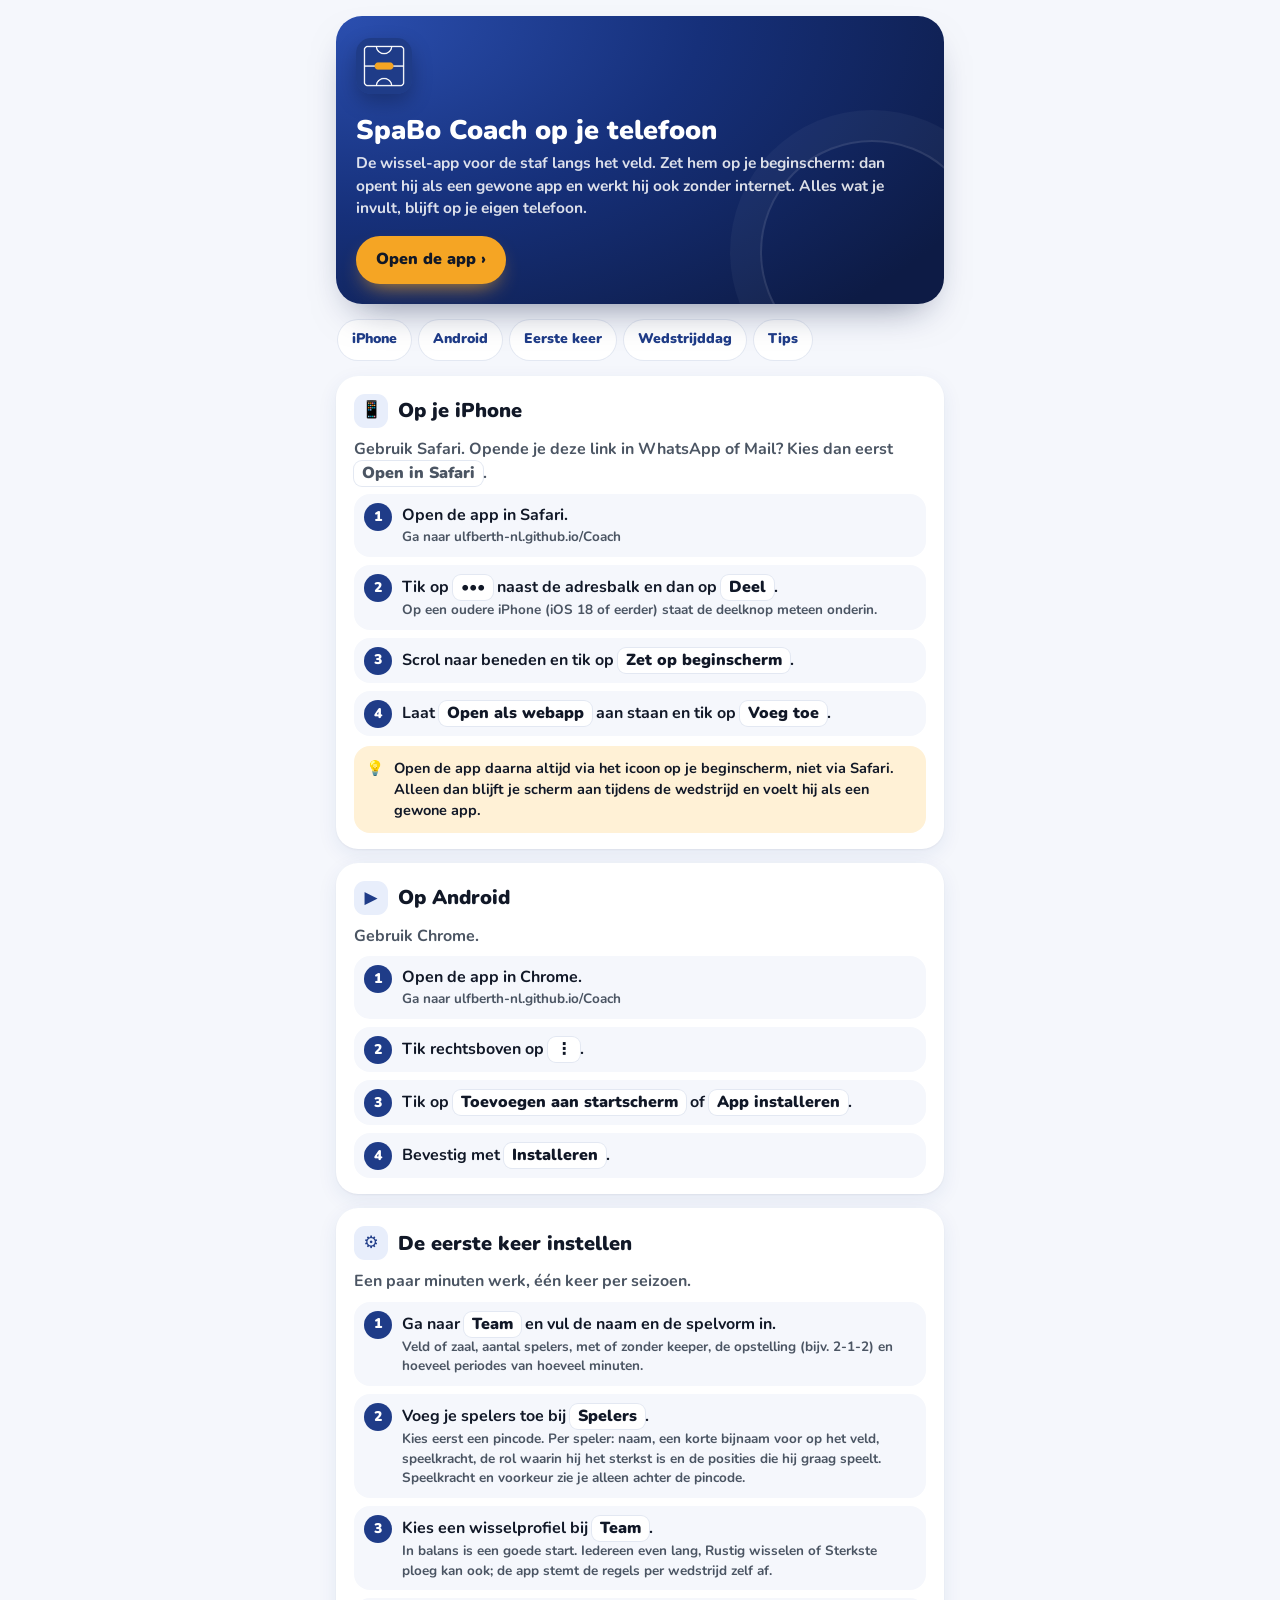
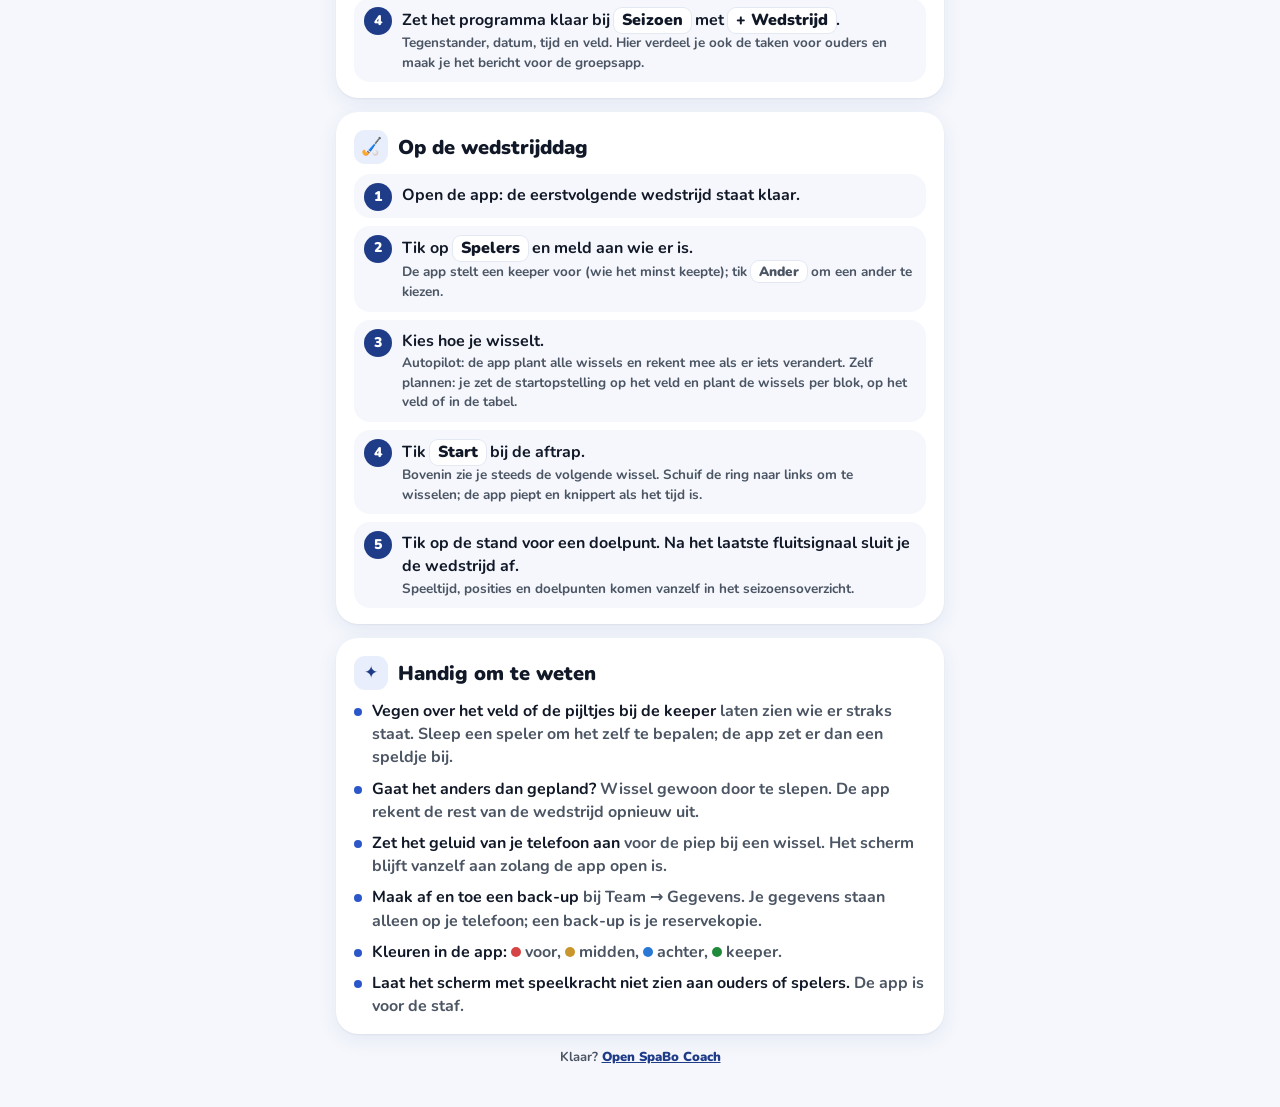
==== installeren.html @ a840d830 "v0.26.0: sterkste ploeg zonder omkeringen, rustiger aanmelden, zelf plannen op het veld - Planner (S" ====
<!DOCTYPE html>
<html lang="nl">
<head>
  <meta charset="utf-8" />
  <meta name="viewport" content="width=device-width, initial-scale=1, viewport-fit=cover" />
  <meta name="theme-color" content="#1F3C88" />
  <title>SpaBo Coach installeren · uitleg en tips</title>
  <meta name="description" content="Zo zet je SpaBo Coach op het beginscherm van je telefoon, en zo stel je hem in en gebruik je hem langs het veld." />
  <!-- linkvoorbeeld (WhatsApp, iMessage …): algemene tekst en plaatje, geen logo of namen -->
  <meta property="og:type" content="website" />
  <meta property="og:site_name" content="SpaBo Coach" />
  <meta property="og:locale" content="nl_NL" />
  <meta property="og:url" content="https://ulfberth-nl.github.io/Coach/installeren.html" />
  <meta property="og:title" content="SpaBo Coach op je telefoon · installeren en tips" />
  <meta property="og:description" content="In een minuut op je beginscherm. Daarna werkt hij als een gewone app, ook zonder internet langs het veld." />
  <meta property="og:image" content="https://ulfberth-nl.github.io/Coach/icons/og-image.jpg" />
  <meta property="og:image:width" content="1200" />
  <meta property="og:image:height" content="630" />
  <meta name="twitter:card" content="summary_large_image" />
  <link rel="icon" type="image/png" sizes="192x192" href="icons/icon-192.png" />
  <link rel="apple-touch-icon" href="icons/apple-touch-icon.png" />
  <style>
    @font-face { font-family: Nunito; font-weight: 700; font-display: swap; src: url(fonts/nunito-latin-700-normal.woff2) format('woff2'); }
    @font-face { font-family: Nunito; font-weight: 800; font-display: swap; src: url(fonts/nunito-latin-800-normal.woff2) format('woff2'); }
    @font-face { font-family: Nunito; font-weight: 900; font-display: swap; src: url(fonts/nunito-latin-900-normal.woff2) format('woff2'); }
    :root { --blue: #1F3C88; --blue-2: #2B57C9; --tint: #E8EEFB; --orange: #F5A524; --orange-tint: #FFF1D6; --ink: #111827; --muted: #4B5563; --line: #E3E8F2; --bg: #F5F7FC; --green: #1f8a3a; }
    * { box-sizing: border-box; }
    html { scroll-behavior: smooth; }
    body { margin: 0; font-family: Nunito, system-ui, -apple-system, sans-serif; font-weight: 700; color: var(--ink); background: var(--bg); -webkit-font-smoothing: antialiased; line-height: 1.45; }
    main { max-width: 640px; margin: 0 auto; padding: calc(16px + env(safe-area-inset-top)) 16px calc(40px + env(safe-area-inset-bottom)); display: flex; flex-direction: column; gap: 14px; }
    .hero { position: relative; overflow: hidden; padding: 22px 20px 20px; border-radius: 26px; color: #fff; background: radial-gradient(120% 140% at 0% 0%, #2B4FB0 0%, #16307A 50%, #0D1B45 100%); box-shadow: 0 18px 40px -20px rgba(13,27,69,.6); }
    .hero::after { content: ''; position: absolute; right: -40px; bottom: -60px; width: 220px; height: 220px; border-radius: 50%; border: 2px solid rgba(255,255,255,.12); box-shadow: 0 0 0 30px rgba(255,255,255,.04); }
    .hero .ico { width: 56px; height: 56px; border-radius: 15px; box-shadow: 0 8px 20px rgba(0,0,0,.25); }
    h1 { margin: 14px 0 6px; font-size: 27px; line-height: 1.15; font-weight: 900; }
    .hero p { margin: 0; color: rgba(255,255,255,.85); font-size: 15.5px; }
    .cta { display: inline-flex; align-items: center; gap: 8px; margin-top: 16px; min-height: 48px; padding: 0 20px; border-radius: 99px; background: var(--orange); color: var(--ink); font-size: 16px; font-weight: 900; text-decoration: none; box-shadow: 0 10px 22px -10px rgba(245,165,36,.9); }
    nav { display: flex; gap: 8px; overflow-x: auto; scrollbar-width: none; padding: 2px; }
    nav a { flex: none; min-height: 40px; display: inline-flex; align-items: center; padding: 0 14px; border-radius: 99px; background: #fff; color: var(--blue); font-size: 14px; font-weight: 900; text-decoration: none; box-shadow: 0 0 0 1px var(--line); }
    section { padding: 18px 18px 16px; border-radius: 22px; background: #fff; box-shadow: 0 1px 2px rgba(17,24,39,.05), 0 6px 20px rgba(31,60,136,.08); scroll-margin-top: 12px; }
    h2 { display: flex; align-items: center; gap: 10px; margin: 0 0 10px; font-size: 20px; font-weight: 900; }
    h2 .badge { display: grid; place-items: center; width: 34px; height: 34px; border-radius: 11px; background: var(--tint); color: var(--blue); font-size: 17px; }
    h3 { margin: 16px 0 6px; font-size: 16px; font-weight: 900; }
    p { margin: 0 0 8px; color: var(--muted); }
    ol.steps { list-style: none; margin: 0; padding: 0; display: flex; flex-direction: column; gap: 8px; counter-reset: s; }
    ol.steps li { position: relative; padding: 10px 12px 10px 48px; border-radius: 16px; background: var(--bg); color: var(--ink); counter-increment: s; }
    ol.steps li::before { content: counter(s); position: absolute; left: 10px; top: 9px; display: grid; place-items: center; width: 28px; height: 28px; border-radius: 50%; background: var(--blue); color: #fff; font-size: 14px; font-weight: 900; }
    ol.steps li small { display: block; color: var(--muted); font-size: 13.5px; font-weight: 700; }
    .key { display: inline-flex; align-items: center; gap: 4px; padding: 1px 8px; border-radius: 8px; background: #fff; box-shadow: 0 0 0 1px var(--line); font-weight: 900; white-space: nowrap; }
    .note { display: flex; gap: 10px; margin-top: 10px; padding: 12px; border-radius: 16px; background: var(--orange-tint); color: var(--ink); font-size: 14.5px; }
    .note b { font-weight: 900; }
    ul.tips { margin: 0; padding: 0; list-style: none; display: flex; flex-direction: column; gap: 8px; }
    ul.tips li { display: flex; gap: 10px; color: var(--ink); }
    ul.tips li::before { content: ''; flex: none; width: 8px; height: 8px; margin-top: 8px; border-radius: 50%; background: var(--blue-2); }
    ul.tips li span { color: var(--muted); }
    .pos { display: inline-block; width: 10px; height: 10px; border-radius: 50%; vertical-align: 0; }
    footer { text-align: center; font-size: 13px; color: var(--muted); }
    footer a { color: var(--blue); font-weight: 900; }
    @media (prefers-reduced-motion: no-preference) {
      section, .hero { animation: rise .5s cubic-bezier(.2,.8,.2,1) both; }
      section:nth-of-type(2) { animation-delay: .05s; } section:nth-of-type(3) { animation-delay: .1s; }
      @keyframes rise { from { opacity: 0; translate: 0 12px; } }
    }
  </style>
</head>
<body>
<main>
  <header class="hero">
    <img class="ico" src="icons/icon-192.png" alt="" width="56" height="56" />
    <h1>SpaBo Coach op je telefoon</h1>
    <p>De wissel-app voor de staf langs het veld. Zet hem op je beginscherm: dan opent hij als een gewone app en werkt hij ook zonder internet. Alles wat je invult, blijft op je eigen telefoon.</p>
    <a class="cta" href="./">Open de app ›</a>
  </header>

  <nav aria-label="Naar">
    <a href="#iphone">iPhone</a><a href="#android">Android</a><a href="#instellen">Eerste keer</a><a href="#wedstrijd">Wedstrijddag</a><a href="#tips">Tips</a>
  </nav>

  <section id="iphone">
    <h2><span class="badge">📱</span>Op je iPhone</h2>
    <p>Gebruik <b>Safari</b>. Opende je deze link in WhatsApp of Mail? Kies dan eerst <span class="key">Open in Safari</span>.</p>
    <ol class="steps">
      <li>Open de app in Safari.<small>Ga naar ulfberth-nl.github.io/Coach</small></li>
      <li>Tik op <span class="key">•••</span> naast de adresbalk en dan op <span class="key">Deel</span>.<small>Op een oudere iPhone (iOS 18 of eerder) staat de deelknop meteen onderin.</small></li>
      <li>Scrol naar beneden en tik op <span class="key">Zet op beginscherm</span>.</li>
      <li>Laat <span class="key">Open als webapp</span> aan staan en tik op <span class="key">Voeg toe</span>.</li>
    </ol>
    <div class="note"><span>💡</span><span>Open de app daarna altijd via het icoon op je beginscherm, niet via Safari. Alleen dan blijft je scherm aan tijdens de wedstrijd en voelt hij als een gewone app.</span></div>
  </section>

  <section id="android">
    <h2><span class="badge">▶</span>Op Android</h2>
    <p>Gebruik <b>Chrome</b>.</p>
    <ol class="steps">
      <li>Open de app in Chrome.<small>Ga naar ulfberth-nl.github.io/Coach</small></li>
      <li>Tik rechtsboven op <span class="key">⋮</span>.</li>
      <li>Tik op <span class="key">Toevoegen aan startscherm</span> of <span class="key">App installeren</span>.</li>
      <li>Bevestig met <span class="key">Installeren</span>.</li>
    </ol>
  </section>

  <section id="instellen">
    <h2><span class="badge">⚙︎</span>De eerste keer instellen</h2>
    <p>Een paar minuten werk, één keer per seizoen.</p>
    <ol class="steps">
      <li>Ga naar <span class="key">Team</span> en vul de naam en de spelvorm in.<small>Veld of zaal, aantal spelers, met of zonder keeper, de opstelling (bijv. 2-1-2) en hoeveel periodes van hoeveel minuten.</small></li>
      <li>Voeg je spelers toe bij <span class="key">Spelers</span>.<small>Kies eerst een pincode. Per speler: naam, een korte bijnaam voor op het veld, speelkracht, de rol waarin hij het sterkst is en de posities die hij graag speelt. Speelkracht en voorkeur zie je alleen achter de pincode.</small></li>
      <li>Kies een wisselprofiel bij <span class="key">Team</span>.<small><b>In balans</b> is een goede start. Iedereen even lang, Rustig wisselen of Sterkste ploeg kan ook; de app stemt de regels per wedstrijd zelf af.</small></li>
      <li>Zet het programma klaar bij <span class="key">Seizoen</span> met <span class="key">+ Wedstrijd</span>.<small>Tegenstander, datum, tijd en veld. Hier verdeel je ook de taken voor ouders en maak je het bericht voor de groepsapp.</small></li>
    </ol>
  </section>

  <section id="wedstrijd">
    <h2><span class="badge">🏑</span>Op de wedstrijddag</h2>
    <ol class="steps">
      <li>Open de app: de eerstvolgende wedstrijd staat klaar.</li>
      <li>Tik op <span class="key">Spelers</span> en meld aan wie er is.<small>De app stelt een keeper voor (wie het minst keepte); tik <span class="key">Ander</span> om een ander te kiezen.</small></li>
      <li>Kies hoe je wisselt.<small><b>Autopilot</b>: de app plant alle wissels en rekent mee als er iets verandert. <b>Zelf plannen</b>: je zet de startopstelling op het veld en plant de wissels per blok, op het veld of in de tabel.</small></li>
      <li>Tik <span class="key">Start</span> bij de aftrap.<small>Bovenin zie je steeds de volgende wissel. Schuif de ring naar links om te wisselen; de app piept en knippert als het tijd is.</small></li>
      <li>Tik op de stand voor een doelpunt. Na het laatste fluitsignaal sluit je de wedstrijd af.<small>Speeltijd, posities en doelpunten komen vanzelf in het seizoensoverzicht.</small></li>
    </ol>
  </section>

  <section id="tips">
    <h2><span class="badge">✦</span>Handig om te weten</h2>
    <ul class="tips">
      <li><div>Vegen over het veld of de pijltjes bij de keeper <span>laten zien wie er straks staat. Sleep een speler om het zelf te bepalen; de app zet er dan een speldje bij.</span></div></li>
      <li><div>Gaat het anders dan gepland? <span>Wissel gewoon door te slepen. De app rekent de rest van de wedstrijd opnieuw uit.</span></div></li>
      <li><div>Zet het geluid van je telefoon aan <span>voor de piep bij een wissel. Het scherm blijft vanzelf aan zolang de app open is.</span></div></li>
      <li><div>Maak af en toe een back-up <span>bij Team → Gegevens. Je gegevens staan alleen op je telefoon; een back-up is je reservekopie.</span></div></li>
      <li><div>Kleuren in de app: <span><i class="pos" style="background:#d64545"></i> voor, <i class="pos" style="background:#c8962d"></i> midden, <i class="pos" style="background:#2a78d6"></i> achter, <i class="pos" style="background:#1f8a3a"></i> keeper.</span></div></li>
      <li><div>Laat het scherm met speelkracht niet zien aan ouders of spelers. <span>De app is voor de staf.</span></div></li>
    </ul>
  </section>

  <footer>Klaar? <a href="./">Open SpaBo Coach</a></footer>
</main>
</body>
</html>
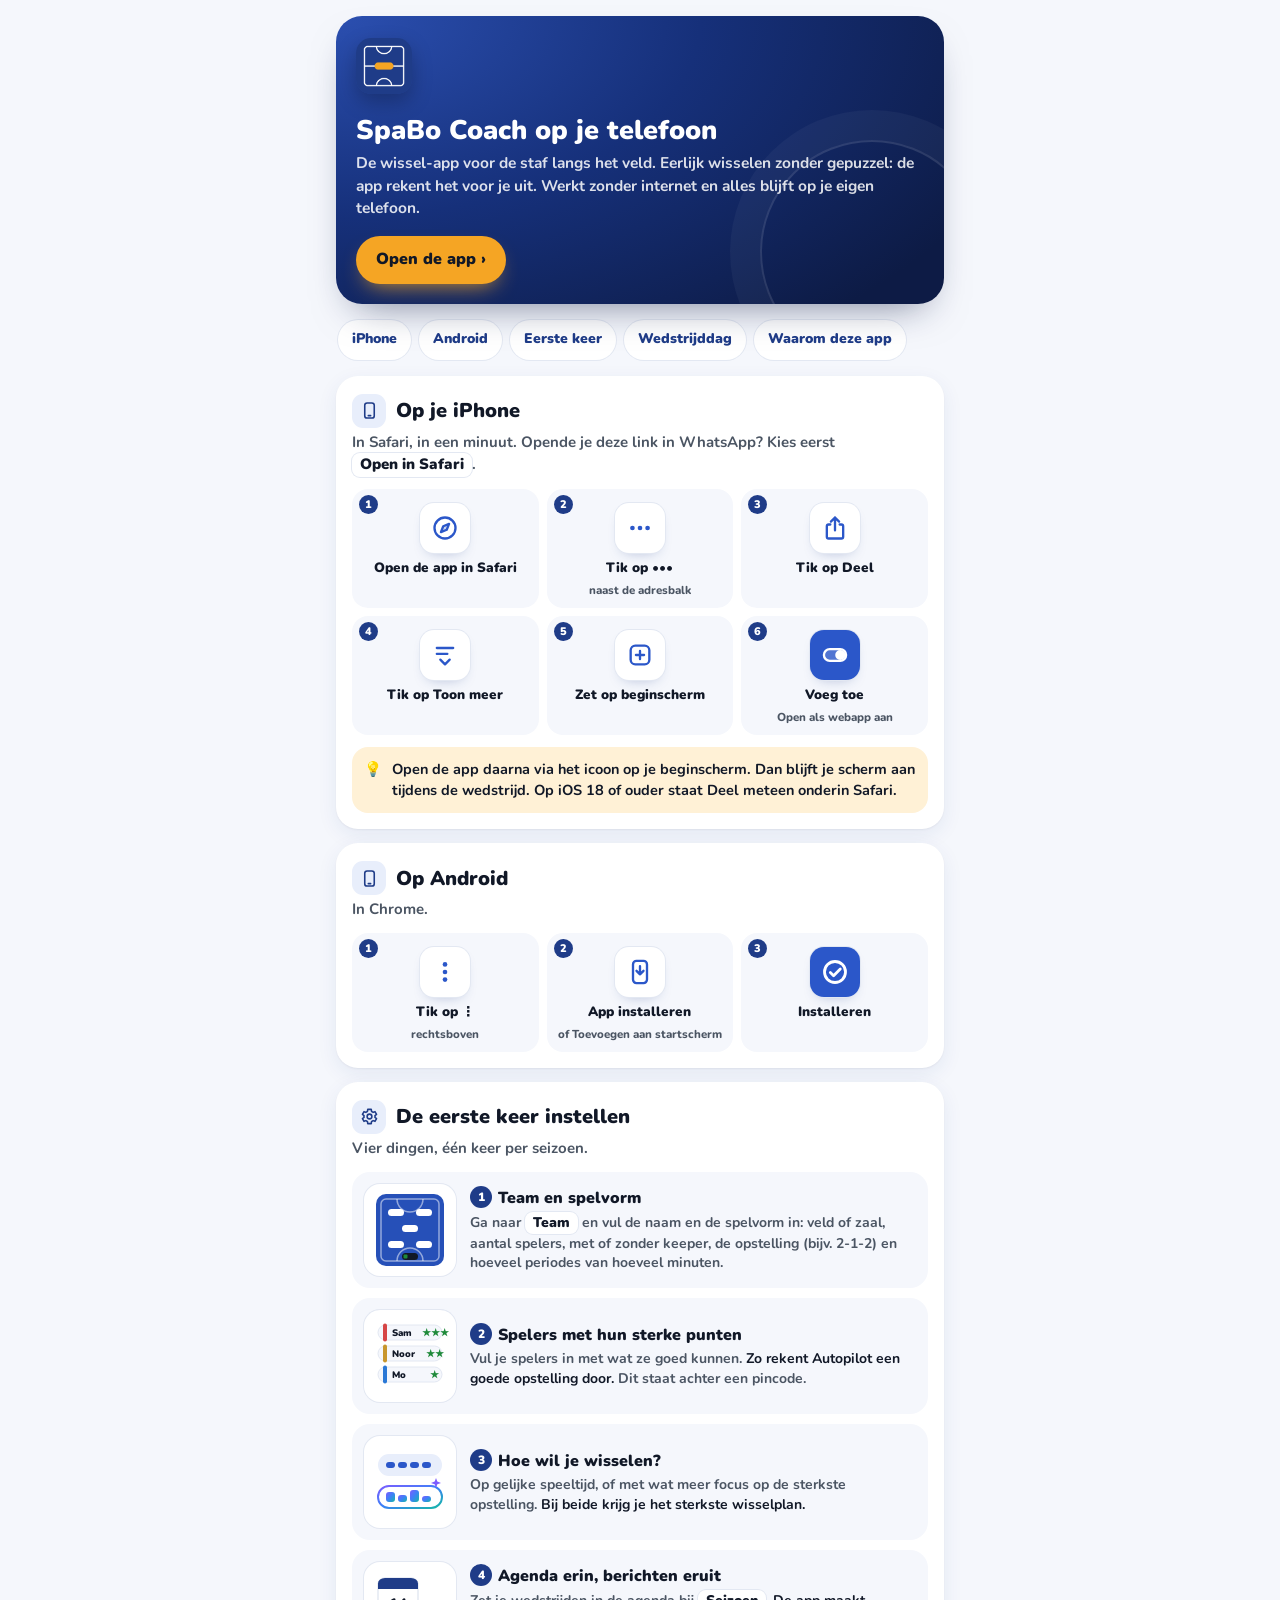
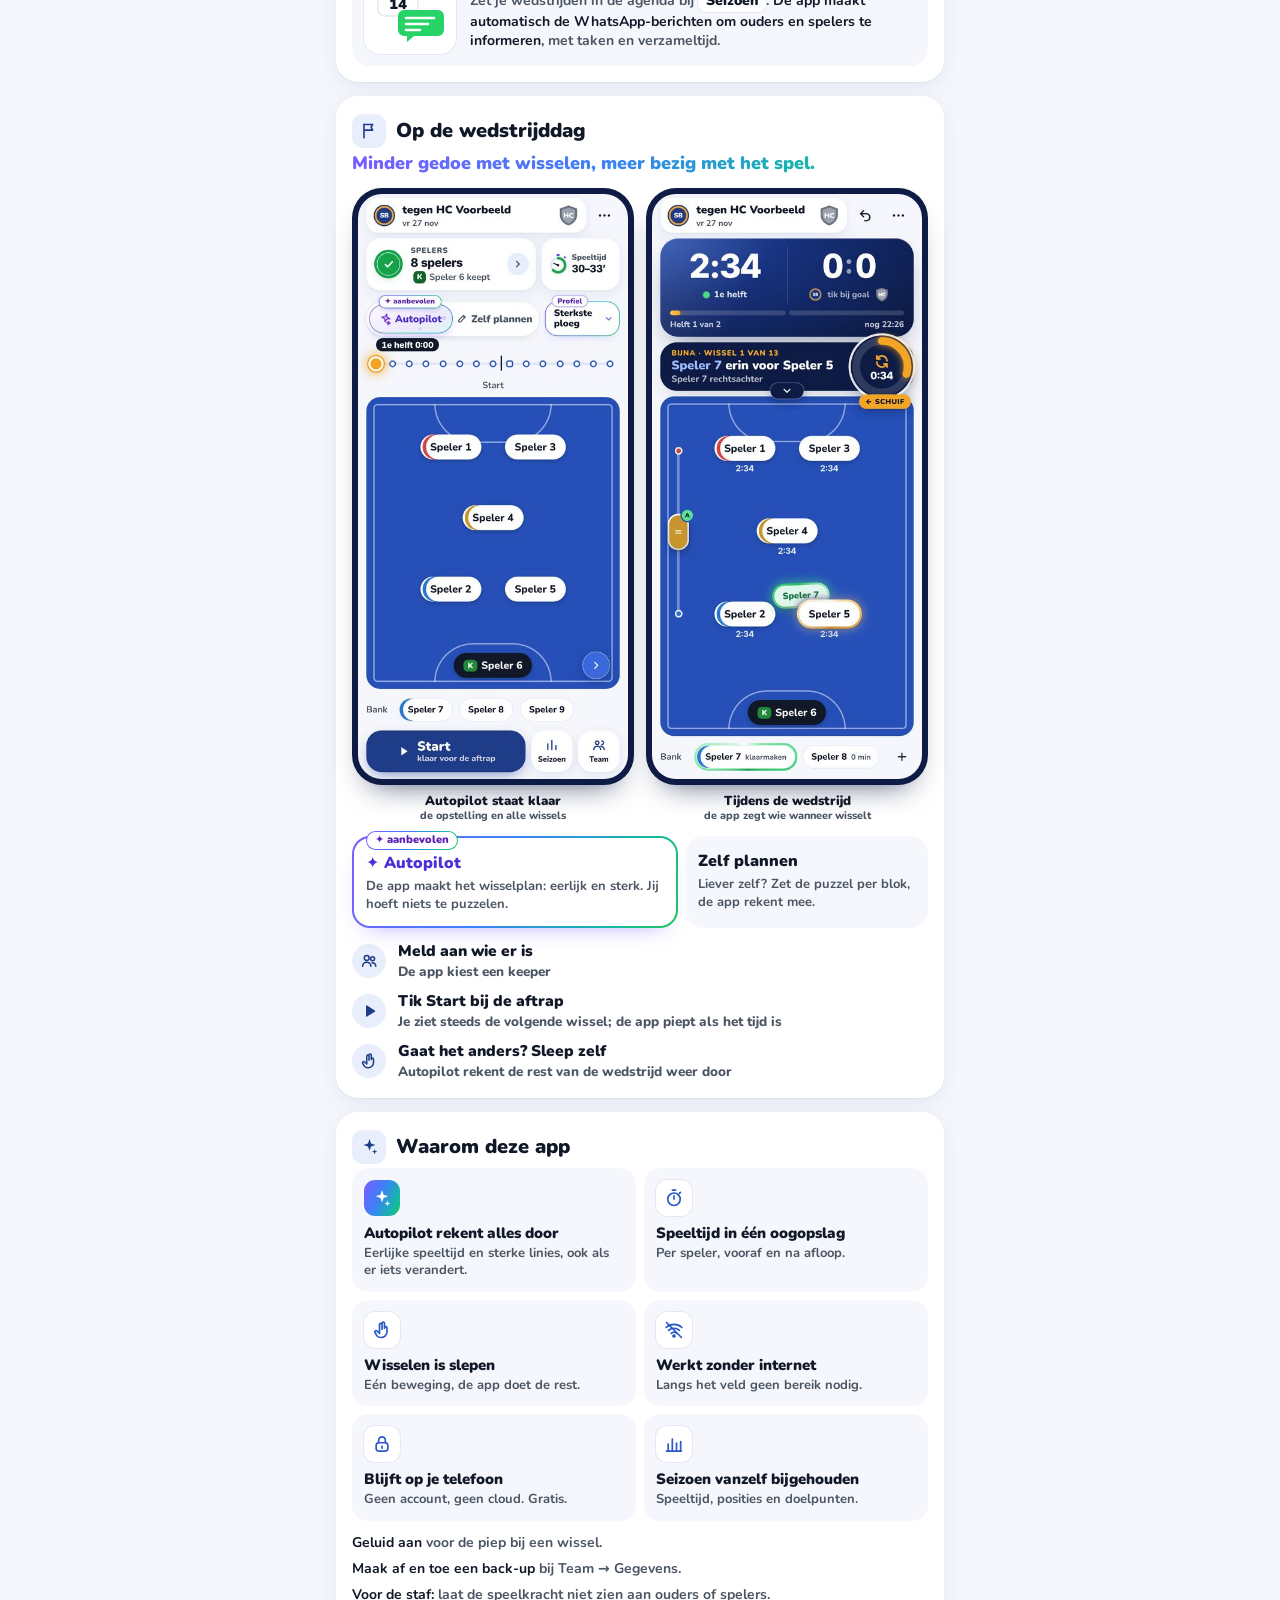
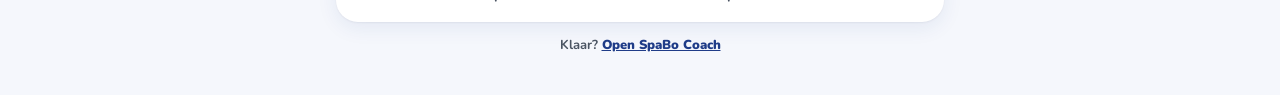
==== commit 71482022: "v0.29.0: veld loopt vol bij doorrekenen, wisselprofiel op het wedstrijdscherm, nieuwe uitleg - Doorr" ====
--- a/installeren.html
+++ b/installeren.html
@@ -23,7 +23,8 @@
     @font-face { font-family: Nunito; font-weight: 700; font-display: swap; src: url(fonts/nunito-latin-700-normal.woff2) format('woff2'); }
     @font-face { font-family: Nunito; font-weight: 800; font-display: swap; src: url(fonts/nunito-latin-800-normal.woff2) format('woff2'); }
     @font-face { font-family: Nunito; font-weight: 900; font-display: swap; src: url(fonts/nunito-latin-900-normal.woff2) format('woff2'); }
-    :root { --blue: #1F3C88; --blue-2: #2B57C9; --tint: #E8EEFB; --orange: #F5A524; --orange-tint: #FFF1D6; --ink: #111827; --muted: #4B5563; --line: #E3E8F2; --bg: #F5F7FC; --green: #1f8a3a; }
+    :root { --blue: #1F3C88; --blue-2: #2B57C9; --tint: #E8EEFB; --orange: #F5A524; --orange-tint: #FFF1D6; --ink: #111827; --muted: #4B5563; --line: #E3E8F2; --bg: #F5F7FC; --green: #1f8a3a; --field: #2650B8;
+      --ai: linear-gradient(115deg, #7C5CFF, #3B82F6 45%, #14B8A6 80%, #22C55E); }
     * { box-sizing: border-box; }
     html { scroll-behavior: smooth; }
     body { margin: 0; font-family: Nunito, system-ui, -apple-system, sans-serif; font-weight: 700; color: var(--ink); background: var(--bg); -webkit-font-smoothing: antialiased; line-height: 1.45; }
@@ -33,28 +34,72 @@
     .hero .ico { width: 56px; height: 56px; border-radius: 15px; box-shadow: 0 8px 20px rgba(0,0,0,.25); }
     h1 { margin: 14px 0 6px; font-size: 27px; line-height: 1.15; font-weight: 900; }
     .hero p { margin: 0; color: rgba(255,255,255,.85); font-size: 15.5px; }
-    .cta { display: inline-flex; align-items: center; gap: 8px; margin-top: 16px; min-height: 48px; padding: 0 20px; border-radius: 99px; background: var(--orange); color: var(--ink); font-size: 16px; font-weight: 900; text-decoration: none; box-shadow: 0 10px 22px -10px rgba(245,165,36,.9); }
+    .cta { position: relative; z-index: 1; display: inline-flex; align-items: center; gap: 8px; margin-top: 16px; min-height: 48px; padding: 0 20px; border-radius: 99px; background: var(--orange); color: var(--ink); font-size: 16px; font-weight: 900; text-decoration: none; box-shadow: 0 10px 22px -10px rgba(245,165,36,.9); }
     nav { display: flex; gap: 8px; overflow-x: auto; scrollbar-width: none; padding: 2px; }
     nav a { flex: none; min-height: 40px; display: inline-flex; align-items: center; padding: 0 14px; border-radius: 99px; background: #fff; color: var(--blue); font-size: 14px; font-weight: 900; text-decoration: none; box-shadow: 0 0 0 1px var(--line); }
-    section { padding: 18px 18px 16px; border-radius: 22px; background: #fff; box-shadow: 0 1px 2px rgba(17,24,39,.05), 0 6px 20px rgba(31,60,136,.08); scroll-margin-top: 12px; }
-    h2 { display: flex; align-items: center; gap: 10px; margin: 0 0 10px; font-size: 20px; font-weight: 900; }
-    h2 .badge { display: grid; place-items: center; width: 34px; height: 34px; border-radius: 11px; background: var(--tint); color: var(--blue); font-size: 17px; }
-    h3 { margin: 16px 0 6px; font-size: 16px; font-weight: 900; }
+    section { padding: 18px 16px 16px; border-radius: 22px; background: #fff; box-shadow: 0 1px 2px rgba(17,24,39,.05), 0 6px 20px rgba(31,60,136,.08); scroll-margin-top: 12px; }
+    h2 { display: flex; align-items: center; gap: 10px; margin: 0 0 4px; font-size: 20px; font-weight: 900; }
+    h2 .badge { display: grid; place-items: center; width: 34px; height: 34px; border-radius: 11px; background: var(--tint); color: var(--blue); }
+    h2 .badge svg { width: 19px; height: 19px; }
+    .lead { margin: 0 0 12px; color: var(--muted); font-size: 15px; }
     p { margin: 0 0 8px; color: var(--muted); }
-    ol.steps { list-style: none; margin: 0; padding: 0; display: flex; flex-direction: column; gap: 8px; counter-reset: s; }
-    ol.steps li { position: relative; padding: 10px 12px 10px 48px; border-radius: 16px; background: var(--bg); color: var(--ink); counter-increment: s; }
-    ol.steps li::before { content: counter(s); position: absolute; left: 10px; top: 9px; display: grid; place-items: center; width: 28px; height: 28px; border-radius: 50%; background: var(--blue); color: #fff; font-size: 14px; font-weight: 900; }
-    ol.steps li small { display: block; color: var(--muted); font-size: 13.5px; font-weight: 700; }
-    .key { display: inline-flex; align-items: center; gap: 4px; padding: 1px 8px; border-radius: 8px; background: #fff; box-shadow: 0 0 0 1px var(--line); font-weight: 900; white-space: nowrap; }
-    .note { display: flex; gap: 10px; margin-top: 10px; padding: 12px; border-radius: 16px; background: var(--orange-tint); color: var(--ink); font-size: 14.5px; }
-    .note b { font-weight: 900; }
-    ul.tips { margin: 0; padding: 0; list-style: none; display: flex; flex-direction: column; gap: 8px; }
-    ul.tips li { display: flex; gap: 10px; color: var(--ink); }
-    ul.tips li::before { content: ''; flex: none; width: 8px; height: 8px; margin-top: 8px; border-radius: 50%; background: var(--blue-2); }
-    ul.tips li span { color: var(--muted); }
-    .pos { display: inline-block; width: 10px; height: 10px; border-radius: 50%; vertical-align: 0; }
+    .key { display: inline-flex; align-items: center; gap: 4px; padding: 1px 8px; border-radius: 8px; background: #fff; box-shadow: 0 0 0 1px var(--line); font-weight: 900; white-space: nowrap; color: var(--ink); }
+    .note { display: flex; gap: 10px; margin-top: 12px; padding: 12px; border-radius: 16px; background: var(--orange-tint); color: var(--ink); font-size: 14.5px; }
+    svg { display: block; }
+
+    /* stappen als tegels met een pictogram */
+    .flow { display: grid; grid-template-columns: repeat(3, 1fr); gap: 8px; margin: 0; padding: 0; list-style: none; counter-reset: s; }
+    .flow li { position: relative; display: flex; flex-direction: column; align-items: center; gap: 7px; padding: 14px 6px 10px; border-radius: 16px; background: var(--bg); text-align: center; font-size: 13.5px; font-weight: 900; line-height: 1.2; counter-increment: s; }
+    .flow li::before { content: counter(s); position: absolute; top: 6px; left: 7px; display: grid; place-items: center; width: 19px; height: 19px; border-radius: 50%; background: var(--blue); color: #fff; font-size: 11px; }
+    .flow .pic { display: grid; place-items: center; width: 50px; height: 50px; border-radius: 14px; background: #fff; color: var(--blue-2); box-shadow: 0 0 0 1px var(--line), 0 6px 14px -8px rgba(31,60,136,.4); }
+    .flow .pic svg { width: 28px; height: 28px; }
+    .flow .pic.hl { color: #fff; background: var(--blue-2); }
+    .flow small { display: block; margin-top: 1px; color: var(--muted); font-size: 11.5px; font-weight: 800; }
+    .flow.two { grid-template-columns: repeat(3, 1fr); }
+
+    /* eerste keer: kaart met plaatje links, korte tekst rechts */
+    .cards { display: flex; flex-direction: column; gap: 10px; }
+    .card { display: grid; grid-template-columns: 92px 1fr; gap: 14px; align-items: center; padding: 12px; border-radius: 18px; background: var(--bg); }
+    .card .art { width: 92px; height: 92px; border-radius: 16px; overflow: hidden; background: #fff; box-shadow: 0 0 0 1px var(--line); display: grid; place-items: center; }
+    .card b { display: block; font-size: 16px; font-weight: 900; line-height: 1.25; }
+    .card .num { display: inline-grid; place-items: center; width: 22px; height: 22px; margin-right: 6px; border-radius: 50%; background: var(--blue); color: #fff; font-size: 12px; vertical-align: 2px; }
+    .card p { margin: 4px 0 0; font-size: 14px; line-height: 1.4; }
+    .card .hi { color: var(--ink); }
+
+    /* wedstrijddag */
+    .motto { margin: 2px 0 14px; font-size: 18px; font-weight: 900; line-height: 1.25; background: var(--ai); -webkit-background-clip: text; background-clip: text; color: transparent; }
+    .phones { display: grid; grid-template-columns: 1fr 1fr; gap: 12px; margin-bottom: 14px; }
+    .phone { margin: 0; }
+    .phone .frame { position: relative; padding: 6px; border-radius: 30px; background: #0D1B45; box-shadow: 0 16px 30px -18px rgba(13,27,69,.8); }
+    .phone img { display: block; width: 100%; height: auto; border-radius: 24px; }
+    .phone figcaption { margin-top: 8px; text-align: center; font-size: 13px; font-weight: 900; color: var(--ink); line-height: 1.25; }
+    .phone figcaption small { display: block; font-weight: 800; color: var(--muted); }
+    .ways { display: grid; grid-template-columns: 1.35fr 1fr; gap: 8px; margin-bottom: 12px; }
+    .way { position: relative; padding: 14px 12px 12px; border-radius: 18px; background: var(--bg); }
+    .way b { display: block; font-size: 16px; font-weight: 900; }
+    .way span { display: block; margin-top: 3px; font-size: 13px; line-height: 1.35; color: var(--muted); }
+    .way.ai { border: 2px solid transparent; background: linear-gradient(#fff, #fff) padding-box, var(--ai) border-box; box-shadow: 0 10px 24px -16px rgba(124,92,255,.8); }
+    .way.ai b { color: #4C2FD6; }
+    .way .tag { position: absolute; top: -10px; left: 12px; padding: 1px 8px; border-radius: 99px; border: 1.5px solid transparent; background: linear-gradient(#fff, #fff) padding-box, var(--ai) border-box; color: #5B21B6; font-size: 11px; font-weight: 900; }
+    .day { margin: 0; padding: 0; list-style: none; display: flex; flex-direction: column; gap: 8px; }
+    .day li { display: flex; align-items: center; gap: 12px; font-size: 15.5px; font-weight: 900; }
+    .day li i { flex: none; display: grid; place-items: center; width: 34px; height: 34px; border-radius: 50%; background: var(--tint); color: var(--blue); font-style: normal; }
+    .day li i svg { width: 18px; height: 18px; }
+    .day li span small { display: block; font-size: 13.5px; font-weight: 800; color: var(--muted); }
+
+    /* waarom deze app */
+    .usp { display: grid; grid-template-columns: 1fr 1fr; gap: 8px; }
+    .usp div { padding: 12px; border-radius: 16px; background: var(--bg); }
+    .usp i { display: grid; place-items: center; width: 36px; height: 36px; margin-bottom: 8px; border-radius: 11px; background: #fff; color: var(--blue-2); box-shadow: 0 0 0 1px var(--line); font-style: normal; }
+    .usp i svg { width: 20px; height: 20px; }
+    .usp i.ai { color: #fff; background: var(--ai); box-shadow: none; }
+    .usp b { display: block; font-size: 15px; font-weight: 900; line-height: 1.2; }
+    .usp span { display: block; margin-top: 3px; font-size: 13px; line-height: 1.35; color: var(--muted); }
+    .mini { margin: 12px 0 0; padding: 0; list-style: none; display: flex; flex-direction: column; gap: 6px; font-size: 14px; color: var(--muted); }
+    .mini li b { color: var(--ink); }
     footer { text-align: center; font-size: 13px; color: var(--muted); }
     footer a { color: var(--blue); font-weight: 900; }
+    @media (max-width: 360px) { .flow { grid-template-columns: repeat(2, 1fr); } .usp { grid-template-columns: 1fr; } .card { grid-template-columns: 72px 1fr; } .card .art { width: 72px; height: 72px; } .card .art svg { width: 64px; height: 64px; } }
     @media (prefers-reduced-motion: no-preference) {
       section, .hero { animation: rise .5s cubic-bezier(.2,.8,.2,1) both; }
       section:nth-of-type(2) { animation-delay: .05s; } section:nth-of-type(3) { animation-delay: .1s; }
@@ -63,72 +108,147 @@
   </style>
 </head>
 <body>
+<!-- pictogrammen: één keer getekend, overal hergebruikt (geen externe bestanden) -->
+<svg width="0" height="0" style="position:absolute" aria-hidden="true">
+  <defs>
+    <symbol id="i-compass" viewBox="0 0 24 24" fill="none" stroke="currentColor" stroke-width="2" stroke-linecap="round" stroke-linejoin="round"><circle cx="12" cy="12" r="9" /><path d="M15.5 8.5l-2 5-5 2 2-5z" fill="currentColor" fill-opacity=".25" /></symbol>
+    <symbol id="i-dots" viewBox="0 0 24 24" fill="currentColor"><circle cx="5.5" cy="12" r="2" /><circle cx="12" cy="12" r="2" /><circle cx="18.5" cy="12" r="2" /></symbol>
+    <symbol id="i-share" viewBox="0 0 24 24" fill="none" stroke="currentColor" stroke-width="2" stroke-linecap="round" stroke-linejoin="round"><path d="M8 9H6.5A1.5 1.5 0 0 0 5 10.5v9A1.5 1.5 0 0 0 6.5 21h11a1.5 1.5 0 0 0 1.5-1.5v-9A1.5 1.5 0 0 0 17.5 9H16M12 3v11M8.5 6.5L12 3l3.5 3.5" /></symbol>
+    <symbol id="i-more" viewBox="0 0 24 24" fill="none" stroke="currentColor" stroke-width="2" stroke-linecap="round" stroke-linejoin="round"><path d="M5 6h14M5 11h9" /><path d="M8 16l4 4 4-4" /></symbol>
+    <symbol id="i-addhome" viewBox="0 0 24 24" fill="none" stroke="currentColor" stroke-width="2" stroke-linecap="round" stroke-linejoin="round"><rect x="4" y="4" width="16" height="16" rx="4" /><path d="M12 8.5v7M8.5 12h7" /></symbol>
+    <symbol id="i-toggle" viewBox="0 0 24 24" fill="none" stroke="currentColor" stroke-width="2"><rect x="2.5" y="7" width="19" height="10" rx="5" fill="currentColor" fill-opacity=".18" /><circle cx="16.5" cy="12" r="3.3" fill="currentColor" /></symbol>
+    <symbol id="i-vdots" viewBox="0 0 24 24" fill="currentColor"><circle cx="12" cy="5.5" r="2" /><circle cx="12" cy="12" r="2" /><circle cx="12" cy="18.5" r="2" /></symbol>
+    <symbol id="i-install" viewBox="0 0 24 24" fill="none" stroke="currentColor" stroke-width="2" stroke-linecap="round" stroke-linejoin="round"><rect x="6" y="2.5" width="12" height="19" rx="3" /><path d="M12 7v7M9 11l3 3 3-3" /></symbol>
+    <symbol id="i-check" viewBox="0 0 24 24" fill="none" stroke="currentColor" stroke-width="2.4" stroke-linecap="round" stroke-linejoin="round"><circle cx="12" cy="12" r="9" /><path d="M8 12.5l2.8 2.8L16.5 9.5" /></symbol>
+    <symbol id="i-phone" viewBox="0 0 24 24" fill="none" stroke="currentColor" stroke-width="2" stroke-linecap="round"><rect x="6" y="2.5" width="12" height="19" rx="3" /><path d="M10.5 18.5h3" /></symbol>
+    <symbol id="i-gear" viewBox="0 0 24 24" fill="none" stroke="currentColor" stroke-width="2" stroke-linecap="round" stroke-linejoin="round"><circle cx="12" cy="12" r="3" /><path d="M19 12a7 7 0 0 0-.1-1.2l2-1.5-2-3.4-2.3.9a7 7 0 0 0-2-1.2L14.2 3h-4.4l-.4 2.6a7 7 0 0 0-2 1.2l-2.3-.9-2 3.4 2 1.5A7 7 0 0 0 5 12c0 .4 0 .8.1 1.2l-2 1.5 2 3.4 2.3-.9a7 7 0 0 0 2 1.2l.4 2.6h4.4l.4-2.6a7 7 0 0 0 2-1.2l2.3.9 2-3.4-2-1.5c.1-.4.1-.8.1-1.2z" /></symbol>
+    <symbol id="i-spark" viewBox="0 0 24 24" fill="currentColor"><path d="M12 2.5l1.9 5.6 5.6 1.9-5.6 1.9L12 17.5l-1.9-5.6L4.5 10l5.6-1.9zM18.5 15l.9 2.6 2.6.9-2.6.9-.9 2.6-.9-2.6-2.6-.9 2.6-.9z" /></symbol>
+    <symbol id="i-team" viewBox="0 0 24 24" fill="none" stroke="currentColor" stroke-width="2" stroke-linecap="round"><circle cx="9" cy="8" r="3.2" /><path d="M3.5 19a5.5 5.5 0 0 1 11 0" /><circle cx="16.8" cy="9" r="2.6" /><path d="M16 14.2a4.6 4.6 0 0 1 5 4.8" /></symbol>
+    <symbol id="i-watch" viewBox="0 0 24 24" fill="none" stroke="currentColor" stroke-width="2" stroke-linecap="round"><circle cx="12" cy="13.5" r="7.5" /><path d="M10 2.5h4M12 13.5V9.5M18.5 6.5l1.2-1.2" /></symbol>
+    <symbol id="i-hand" viewBox="0 0 24 24" fill="none" stroke="currentColor" stroke-width="2" stroke-linecap="round" stroke-linejoin="round"><path d="M9 11V5.5a1.5 1.5 0 0 1 3 0V11m0-1V4a1.5 1.5 0 0 1 3 0v6m0-.5a1.5 1.5 0 0 1 3 0V14a7 7 0 0 1-7 7h-.6a6 6 0 0 1-4.6-2.2L3.6 15a1.5 1.5 0 0 1 2.3-1.9L9 16V11" /></symbol>
+    <symbol id="i-wifi" viewBox="0 0 24 24" fill="none" stroke="currentColor" stroke-width="2" stroke-linecap="round"><path d="M2.5 9a14 14 0 0 1 19 0M5.5 12.5a9.5 9.5 0 0 1 13 0M8.6 16a5 5 0 0 1 6.8 0" /><circle cx="12" cy="19.3" r="1.2" fill="currentColor" /><path d="M3 3l18 18" /></symbol>
+    <symbol id="i-lock" viewBox="0 0 24 24" fill="none" stroke="currentColor" stroke-width="2" stroke-linecap="round"><rect x="5" y="10.5" width="14" height="10" rx="3" /><path d="M8 10.5V7.5a4 4 0 0 1 8 0v3M12 14.5v2.5" /></symbol>
+    <symbol id="i-chat" viewBox="0 0 24 24" fill="none" stroke="currentColor" stroke-width="2" stroke-linejoin="round"><path d="M4 19.5l1.3-3.8A8 8 0 1 1 8.6 19z" /><path d="M9 11h6M9 14h4" stroke-linecap="round" /></symbol>
+    <symbol id="i-chart" viewBox="0 0 24 24" fill="none" stroke="currentColor" stroke-width="2" stroke-linecap="round"><path d="M5 20V12M10 20V6M15 20v-9M20 20V9M3 20.5h18" /></symbol>
+    <symbol id="i-play" viewBox="0 0 24 24" fill="currentColor"><path d="M8 5.5v13a1 1 0 0 0 1.5.9l10.2-6.5a1 1 0 0 0 0-1.7L9.5 4.6A1 1 0 0 0 8 5.5z" /></symbol>
+    <symbol id="i-flag" viewBox="0 0 24 24" fill="none" stroke="currentColor" stroke-width="2" stroke-linecap="round" stroke-linejoin="round"><path d="M5 21V4M5 4.5h11l-2 3.5 2 3.5H5" /></symbol>
+  </defs>
+</svg>
 <main>
   <header class="hero">
     <img class="ico" src="icons/icon-192.png" alt="" width="56" height="56" />
     <h1>SpaBo Coach op je telefoon</h1>
-    <p>De wissel-app voor de staf langs het veld. Zet hem op je beginscherm: dan opent hij als een gewone app en werkt hij ook zonder internet. Alles wat je invult, blijft op je eigen telefoon.</p>
+    <p>De wissel-app voor de staf langs het veld. Eerlijk wisselen zonder gepuzzel: de app rekent het voor je uit. Werkt zonder internet en alles blijft op je eigen telefoon.</p>
     <a class="cta" href="./">Open de app ›</a>
   </header>
 
   <nav aria-label="Naar">
-    <a href="#iphone">iPhone</a><a href="#android">Android</a><a href="#instellen">Eerste keer</a><a href="#wedstrijd">Wedstrijddag</a><a href="#tips">Tips</a>
+    <a href="#iphone">iPhone</a><a href="#android">Android</a><a href="#instellen">Eerste keer</a><a href="#wedstrijd">Wedstrijddag</a><a href="#waarom">Waarom deze app</a>
   </nav>
 
   <section id="iphone">
-    <h2><span class="badge">📱</span>Op je iPhone</h2>
-    <p>Gebruik <b>Safari</b>. Opende je deze link in WhatsApp of Mail? Kies dan eerst <span class="key">Open in Safari</span>.</p>
-    <ol class="steps">
-      <li>Open de app in Safari.<small>Ga naar ulfberth-nl.github.io/Coach</small></li>
-      <li>Tik op <span class="key">•••</span> naast de adresbalk en dan op <span class="key">Deel</span>.<small>Op een oudere iPhone (iOS 18 of eerder) staat de deelknop meteen onderin.</small></li>
-      <li>Scrol naar beneden en tik op <span class="key">Zet op beginscherm</span>.</li>
-      <li>Laat <span class="key">Open als webapp</span> aan staan en tik op <span class="key">Voeg toe</span>.</li>
+    <h2><span class="badge"><svg><use href="#i-phone" /></svg></span>Op je iPhone</h2>
+    <p class="lead">In Safari, in een minuut. Opende je deze link in WhatsApp? Kies eerst <span class="key">Open in Safari</span>.</p>
+    <ol class="flow">
+      <li><span class="pic"><svg><use href="#i-compass" /></svg></span>Open de app in Safari</li>
+      <li><span class="pic"><svg><use href="#i-dots" /></svg></span>Tik op •••<small>naast de adresbalk</small></li>
+      <li><span class="pic"><svg><use href="#i-share" /></svg></span>Tik op Deel</li>
+      <li><span class="pic"><svg><use href="#i-more" /></svg></span>Tik op Toon meer</li>
+      <li><span class="pic"><svg><use href="#i-addhome" /></svg></span>Zet op beginscherm</li>
+      <li><span class="pic hl"><svg><use href="#i-toggle" /></svg></span>Voeg toe<small>Open als webapp aan</small></li>
     </ol>
-    <div class="note"><span>💡</span><span>Open de app daarna altijd via het icoon op je beginscherm, niet via Safari. Alleen dan blijft je scherm aan tijdens de wedstrijd en voelt hij als een gewone app.</span></div>
+    <div class="note"><span>💡</span><span>Open de app daarna via het icoon op je beginscherm. Dan blijft je scherm aan tijdens de wedstrijd. Op iOS 18 of ouder staat Deel meteen onderin Safari.</span></div>
   </section>
 
   <section id="android">
-    <h2><span class="badge">▶</span>Op Android</h2>
-    <p>Gebruik <b>Chrome</b>.</p>
-    <ol class="steps">
-      <li>Open de app in Chrome.<small>Ga naar ulfberth-nl.github.io/Coach</small></li>
-      <li>Tik rechtsboven op <span class="key">⋮</span>.</li>
-      <li>Tik op <span class="key">Toevoegen aan startscherm</span> of <span class="key">App installeren</span>.</li>
-      <li>Bevestig met <span class="key">Installeren</span>.</li>
+    <h2><span class="badge"><svg><use href="#i-phone" /></svg></span>Op Android</h2>
+    <p class="lead">In Chrome.</p>
+    <ol class="flow two">
+      <li><span class="pic"><svg><use href="#i-vdots" /></svg></span>Tik op ⋮<small>rechtsboven</small></li>
+      <li><span class="pic"><svg><use href="#i-install" /></svg></span>App installeren<small>of Toevoegen aan startscherm</small></li>
+      <li><span class="pic hl"><svg><use href="#i-check" /></svg></span>Installeren</li>
     </ol>
   </section>
 
   <section id="instellen">
-    <h2><span class="badge">⚙︎</span>De eerste keer instellen</h2>
-    <p>Een paar minuten werk, één keer per seizoen.</p>
-    <ol class="steps">
-      <li>Ga naar <span class="key">Team</span> en vul de naam en de spelvorm in.<small>Veld of zaal, aantal spelers, met of zonder keeper, de opstelling (bijv. 2-1-2) en hoeveel periodes van hoeveel minuten.</small></li>
-      <li>Voeg je spelers toe bij <span class="key">Spelers</span>.<small>Kies eerst een pincode. Per speler: naam, een korte bijnaam voor op het veld, speelkracht, de rol waarin hij het sterkst is en de posities die hij graag speelt. Speelkracht en voorkeur zie je alleen achter de pincode.</small></li>
-      <li>Kies een wisselprofiel bij <span class="key">Team</span>.<small><b>In balans</b> is een goede start. Iedereen even lang, Rustig wisselen of Sterkste ploeg kan ook; de app stemt de regels per wedstrijd zelf af.</small></li>
-      <li>Zet het programma klaar bij <span class="key">Seizoen</span> met <span class="key">+ Wedstrijd</span>.<small>Tegenstander, datum, tijd en veld. Hier verdeel je ook de taken voor ouders en maak je het bericht voor de groepsapp.</small></li>
+    <h2><span class="badge"><svg><use href="#i-gear" /></svg></span>De eerste keer instellen</h2>
+    <p class="lead">Vier dingen, één keer per seizoen.</p>
+    <div class="cards">
+      <div class="card">
+        <span class="art"><svg width="80" height="80" viewBox="0 0 80 80" aria-hidden="true">
+          <rect x="6" y="4" width="68" height="72" rx="10" fill="#2650B8" />
+          <rect x="11" y="9" width="58" height="62" rx="5" fill="none" stroke="#fff" stroke-opacity=".5" stroke-width="1.5" />
+          <path d="M27 9a13 13 0 0 0 26 0M27 71a13 13 0 0 1 26 0" fill="none" stroke="#fff" stroke-opacity=".5" stroke-width="1.5" />
+          <g fill="#fff"><rect x="18" y="19" width="16" height="7" rx="3.5" /><rect x="46" y="19" width="16" height="7" rx="3.5" /><rect x="32" y="35" width="16" height="7" rx="3.5" /><rect x="18" y="51" width="16" height="7" rx="3.5" /><rect x="46" y="51" width="16" height="7" rx="3.5" /></g>
+          <rect x="32" y="63" width="16" height="7" rx="3.5" fill="#111827" /><rect x="33.5" y="64.5" width="4" height="4" rx="1" fill="#1f8a3a" />
+        </svg></span>
+        <div><b><span class="num">1</span>Team en spelvorm</b><p>Ga naar <span class="key">Team</span> en vul de naam en de spelvorm in: veld of zaal, aantal spelers, met of zonder keeper, de opstelling (bijv. 2-1-2) en hoeveel periodes van hoeveel minuten.</p></div>
+      </div>
+      <div class="card">
+        <span class="art"><svg width="80" height="80" viewBox="0 0 80 80" aria-hidden="true">
+          <g font-family="Nunito, sans-serif" font-weight="900" font-size="9.5">
+            <rect x="8" y="9" width="64" height="15" rx="7.5" fill="#F5F7FC" stroke="#E3E8F2" /><path d="M15 9.5v14" stroke="#d64545" stroke-width="4" stroke-linecap="round" /><text x="22" y="19.5" fill="#111827">Sam</text><text x="52" y="19.5" fill="#1f8a3a">★★★</text>
+            <rect x="8" y="30" width="64" height="15" rx="7.5" fill="#F5F7FC" stroke="#E3E8F2" /><path d="M15 30.5v14" stroke="#c8962d" stroke-width="4" stroke-linecap="round" /><text x="22" y="40.5" fill="#111827">Noor</text><text x="56" y="40.5" fill="#1f8a3a">★★</text>
+            <rect x="8" y="51" width="64" height="15" rx="7.5" fill="#F5F7FC" stroke="#E3E8F2" /><path d="M15 51.5v14" stroke="#2a78d6" stroke-width="4" stroke-linecap="round" /><text x="22" y="61.5" fill="#111827">Mo</text><text x="60" y="61.5" fill="#1f8a3a">★</text>
+          </g>
+        </svg></span>
+        <div><b><span class="num">2</span>Spelers met hun sterke punten</b><p>Vul je spelers in met wat ze goed kunnen. <span class="hi">Zo rekent Autopilot een goede opstelling door.</span> Dit staat achter een pincode.</p></div>
+      </div>
+      <div class="card">
+        <span class="art"><svg width="80" height="80" viewBox="0 0 80 80" aria-hidden="true">
+          <defs><linearGradient id="g-ai" x1="0" y1="0" x2="1" y2="1"><stop offset="0" stop-color="#7C5CFF" /><stop offset=".5" stop-color="#3B82F6" /><stop offset="1" stop-color="#14B8A6" /></linearGradient></defs>
+          <rect x="8" y="12" width="64" height="22" rx="11" fill="#E8EEFB" />
+          <g fill="#2B57C9"><rect x="16" y="20" width="9" height="6" rx="3" /><rect x="28" y="20" width="9" height="6" rx="3" /><rect x="40" y="20" width="9" height="6" rx="3" /><rect x="52" y="20" width="9" height="6" rx="3" /></g>
+          <rect x="8" y="44" width="64" height="22" rx="11" fill="#fff" stroke="url(#g-ai)" stroke-width="2" />
+          <g fill="url(#g-ai)"><rect x="16" y="50" width="9" height="10" rx="3" /><rect x="28" y="53" width="9" height="7" rx="3" /><rect x="40" y="48" width="9" height="12" rx="3" /><rect x="52" y="54" width="9" height="6" rx="3" /></g>
+          <path d="M66 36l1.3 3.6 3.7 1.3-3.7 1.3L66 46l-1.3-3.8-3.7-1.3 3.7-1.3z" fill="#7C5CFF" />
+        </svg></span>
+        <div><b><span class="num">3</span>Hoe wil je wisselen?</b><p>Op gelijke speeltijd, of met wat meer focus op de sterkste opstelling. <span class="hi">Bij beide krijg je het sterkste wisselplan.</span></p></div>
+      </div>
+      <div class="card">
+        <span class="art"><svg width="80" height="80" viewBox="0 0 80 80" aria-hidden="true">
+          <rect x="8" y="10" width="40" height="38" rx="7" fill="#fff" stroke="#E3E8F2" stroke-width="1.5" /><rect x="8" y="10" width="40" height="11" rx="7" fill="#1F3C88" /><rect x="8" y="16" width="40" height="5" fill="#1F3C88" />
+          <text x="28" y="40.5" text-anchor="middle" font-family="Nunito, sans-serif" font-weight="900" font-size="15" fill="#111827">14</text>
+          <path d="M34 42h34a6 6 0 0 1 6 6v14a6 6 0 0 1-6 6H44l-7 6v-6h-3a6 6 0 0 1-6-6V48a6 6 0 0 1 6-6z" fill="#25D366" />
+          <g stroke="#fff" stroke-width="2.6" stroke-linecap="round"><path d="M36 50h28M36 56h22M36 62h14" /></g>
+        </svg></span>
+        <div><b><span class="num">4</span>Agenda erin, berichten eruit</b><p>Zet je wedstrijden in de agenda bij <span class="key">Seizoen</span>. <span class="hi">De app maakt automatisch de WhatsApp-berichten om ouders en spelers te informeren</span>, met taken en verzameltijd.</p></div>
+      </div>
+    </div>
+  </section>
+
+  <section id="wedstrijd">
+    <h2><span class="badge"><svg><use href="#i-flag" /></svg></span>Op de wedstrijddag</h2>
+    <p class="motto">Minder gedoe met wisselen, meer bezig met het spel.</p>
+    <div class="phones">
+      <figure class="phone"><div class="frame"><img src="uitleg/home.jpg" alt="Wedstrijdscherm met Autopilot: de opstelling en wie er op de bank zit" width="450" height="974" decoding="async" /></div><figcaption>Autopilot staat klaar<small>de opstelling en alle wissels</small></figcaption></figure>
+      <figure class="phone"><div class="frame"><img src="uitleg/live.jpg" alt="Tijdens de wedstrijd: klok, stand en de volgende wissel" width="450" height="974" decoding="async" /></div><figcaption>Tijdens de wedstrijd<small>de app zegt wie wanneer wisselt</small></figcaption></figure>
+    </div>
+    <div class="ways">
+      <div class="way ai"><span class="tag">✦ aanbevolen</span><b>✦ Autopilot</b><span>De app maakt het wisselplan: eerlijk en sterk. Jij hoeft niets te puzzelen.</span></div>
+      <div class="way"><b>Zelf plannen</b><span>Liever zelf? Zet de puzzel per blok, de app rekent mee.</span></div>
+    </div>
+    <ol class="day">
+      <li><i><svg><use href="#i-team" /></svg></i><span>Meld aan wie er is<small>De app kiest een keeper</small></span></li>
+      <li><i><svg><use href="#i-play" /></svg></i><span>Tik Start bij de aftrap<small>Je ziet steeds de volgende wissel; de app piept als het tijd is</small></span></li>
+      <li><i><svg><use href="#i-hand" /></svg></i><span>Gaat het anders? Sleep zelf<small>Autopilot rekent de rest van de wedstrijd weer door</small></span></li>
     </ol>
   </section>
 
-  <section id="wedstrijd">
-    <h2><span class="badge">🏑</span>Op de wedstrijddag</h2>
-    <ol class="steps">
-      <li>Open de app: de eerstvolgende wedstrijd staat klaar.</li>
-      <li>Tik op <span class="key">Spelers</span> en meld aan wie er is.<small>De app stelt een keeper voor (wie het minst keepte); tik <span class="key">Ander</span> om een ander te kiezen.</small></li>
-      <li>Kies hoe je wisselt.<small><b>Autopilot</b>: de app plant alle wissels en rekent mee als er iets verandert. <b>Zelf plannen</b>: je zet de startopstelling op het veld en plant de wissels per blok, op het veld of in de tabel.</small></li>
-      <li>Tik <span class="key">Start</span> bij de aftrap.<small>Bovenin zie je steeds de volgende wissel. Schuif de ring naar links om te wisselen; de app piept en knippert als het tijd is.</small></li>
-      <li>Tik op de stand voor een doelpunt. Na het laatste fluitsignaal sluit je de wedstrijd af.<small>Speeltijd, posities en doelpunten komen vanzelf in het seizoensoverzicht.</small></li>
-    </ol>
-  </section>
-
-  <section id="tips">
-    <h2><span class="badge">✦</span>Handig om te weten</h2>
-    <ul class="tips">
-      <li><div>Vegen over het veld of de pijltjes bij de keeper <span>laten zien wie er straks staat. Sleep een speler om het zelf te bepalen; de app zet er dan een speldje bij.</span></div></li>
-      <li><div>Gaat het anders dan gepland? <span>Wissel gewoon door te slepen. De app rekent de rest van de wedstrijd opnieuw uit.</span></div></li>
-      <li><div>Zet het geluid van je telefoon aan <span>voor de piep bij een wissel. Het scherm blijft vanzelf aan zolang de app open is.</span></div></li>
-      <li><div>Maak af en toe een back-up <span>bij Team → Gegevens. Je gegevens staan alleen op je telefoon; een back-up is je reservekopie.</span></div></li>
-      <li><div>Kleuren in de app: <span><i class="pos" style="background:#d64545"></i> voor, <i class="pos" style="background:#c8962d"></i> midden, <i class="pos" style="background:#2a78d6"></i> achter, <i class="pos" style="background:#1f8a3a"></i> keeper.</span></div></li>
-      <li><div>Laat het scherm met speelkracht niet zien aan ouders of spelers. <span>De app is voor de staf.</span></div></li>
+  <section id="waarom">
+    <h2><span class="badge"><svg><use href="#i-spark" /></svg></span>Waarom deze app</h2>
+    <div class="usp">
+      <div><i class="ai"><svg><use href="#i-spark" /></svg></i><b>Autopilot rekent alles door</b><span>Eerlijke speeltijd en sterke linies, ook als er iets verandert.</span></div>
+      <div><i><svg><use href="#i-watch" /></svg></i><b>Speeltijd in één oogopslag</b><span>Per speler, vooraf en na afloop.</span></div>
+      <div><i><svg><use href="#i-hand" /></svg></i><b>Wisselen is slepen</b><span>Eén beweging, de app doet de rest.</span></div>
+      <div><i><svg><use href="#i-wifi" /></svg></i><b>Werkt zonder internet</b><span>Langs het veld geen bereik nodig.</span></div>
+      <div><i><svg><use href="#i-lock" /></svg></i><b>Blijft op je telefoon</b><span>Geen account, geen cloud. Gratis.</span></div>
+      <div><i><svg><use href="#i-chart" /></svg></i><b>Seizoen vanzelf bijgehouden</b><span>Speeltijd, posities en doelpunten.</span></div>
+    </div>
+    <ul class="mini">
+      <li><b>Geluid aan</b> voor de piep bij een wissel.</li>
+      <li><b>Maak af en toe een back-up</b> bij Team → Gegevens.</li>
+      <li><b>Voor de staf:</b> laat de speelkracht niet zien aan ouders of spelers.</li>
     </ul>
   </section>
 
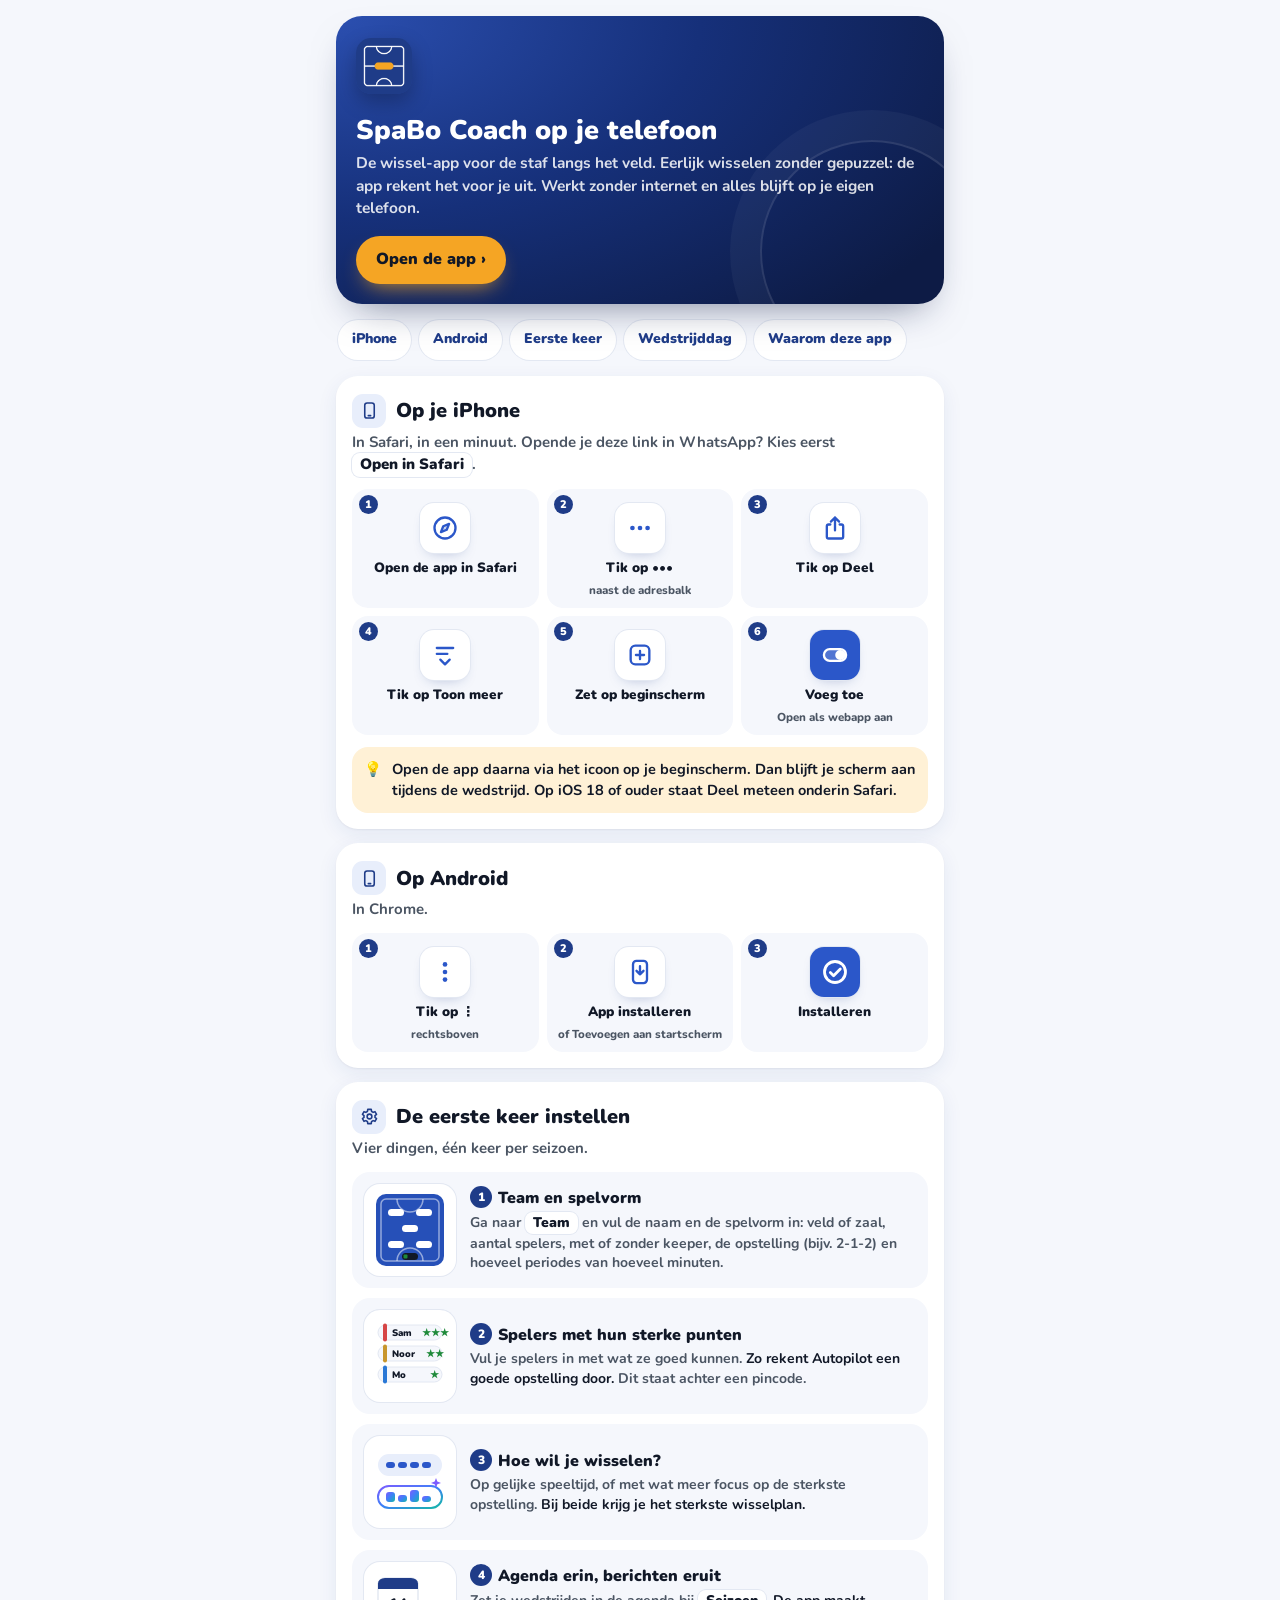
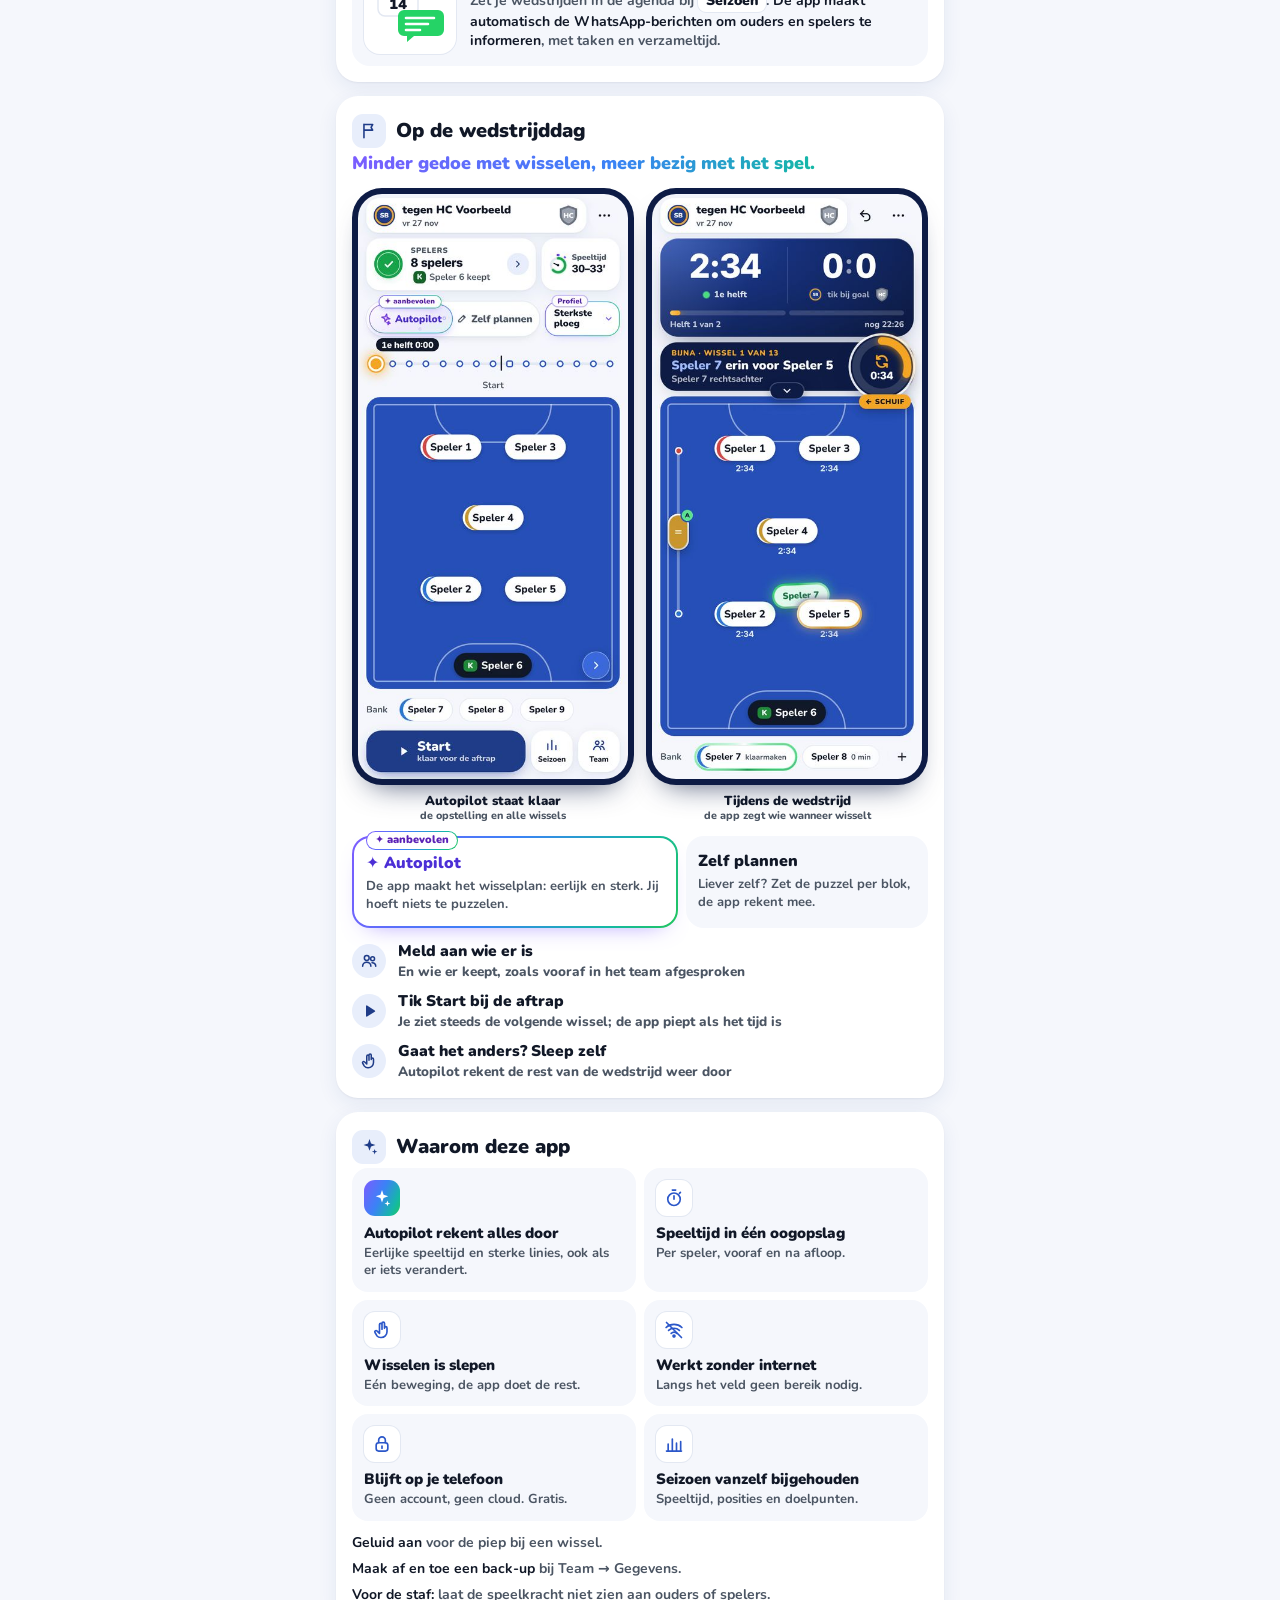
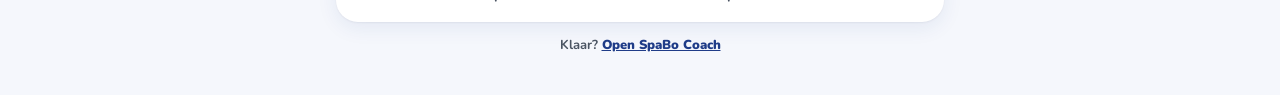
==== commit 2532bad8: "v0.30.0: speeltijd-staafjes bij doorrekenen, Zelf plannen in één tik, drukke linies leesbaar - Doorr" ====
--- a/installeren.html
+++ b/installeren.html
@@ -229,7 +229,7 @@
       <div class="way"><b>Zelf plannen</b><span>Liever zelf? Zet de puzzel per blok, de app rekent mee.</span></div>
     </div>
     <ol class="day">
-      <li><i><svg><use href="#i-team" /></svg></i><span>Meld aan wie er is<small>De app kiest een keeper</small></span></li>
+      <li><i><svg><use href="#i-team" /></svg></i><span>Meld aan wie er is<small>En wie er keept, zoals vooraf in het team afgesproken</small></span></li>
       <li><i><svg><use href="#i-play" /></svg></i><span>Tik Start bij de aftrap<small>Je ziet steeds de volgende wissel; de app piept als het tijd is</small></span></li>
       <li><i><svg><use href="#i-hand" /></svg></i><span>Gaat het anders? Sleep zelf<small>Autopilot rekent de rest van de wedstrijd weer door</small></span></li>
     </ol>
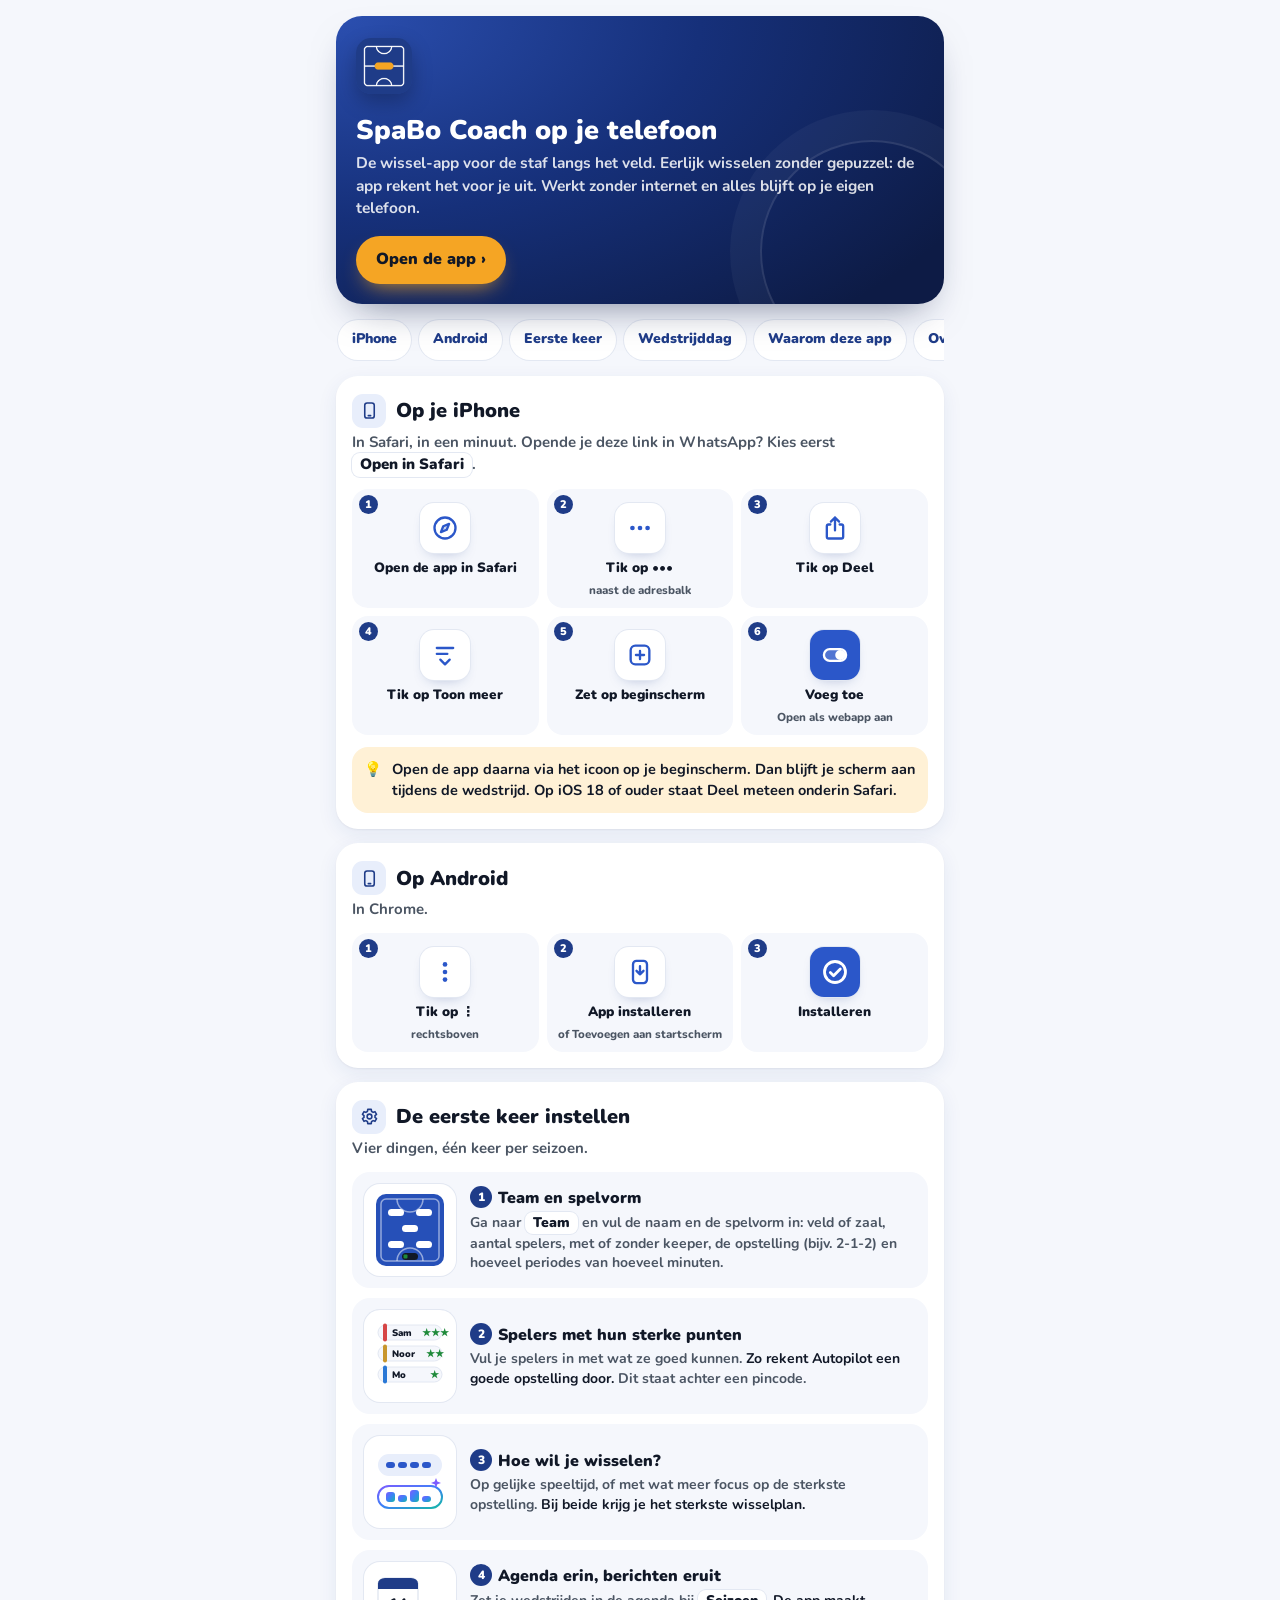
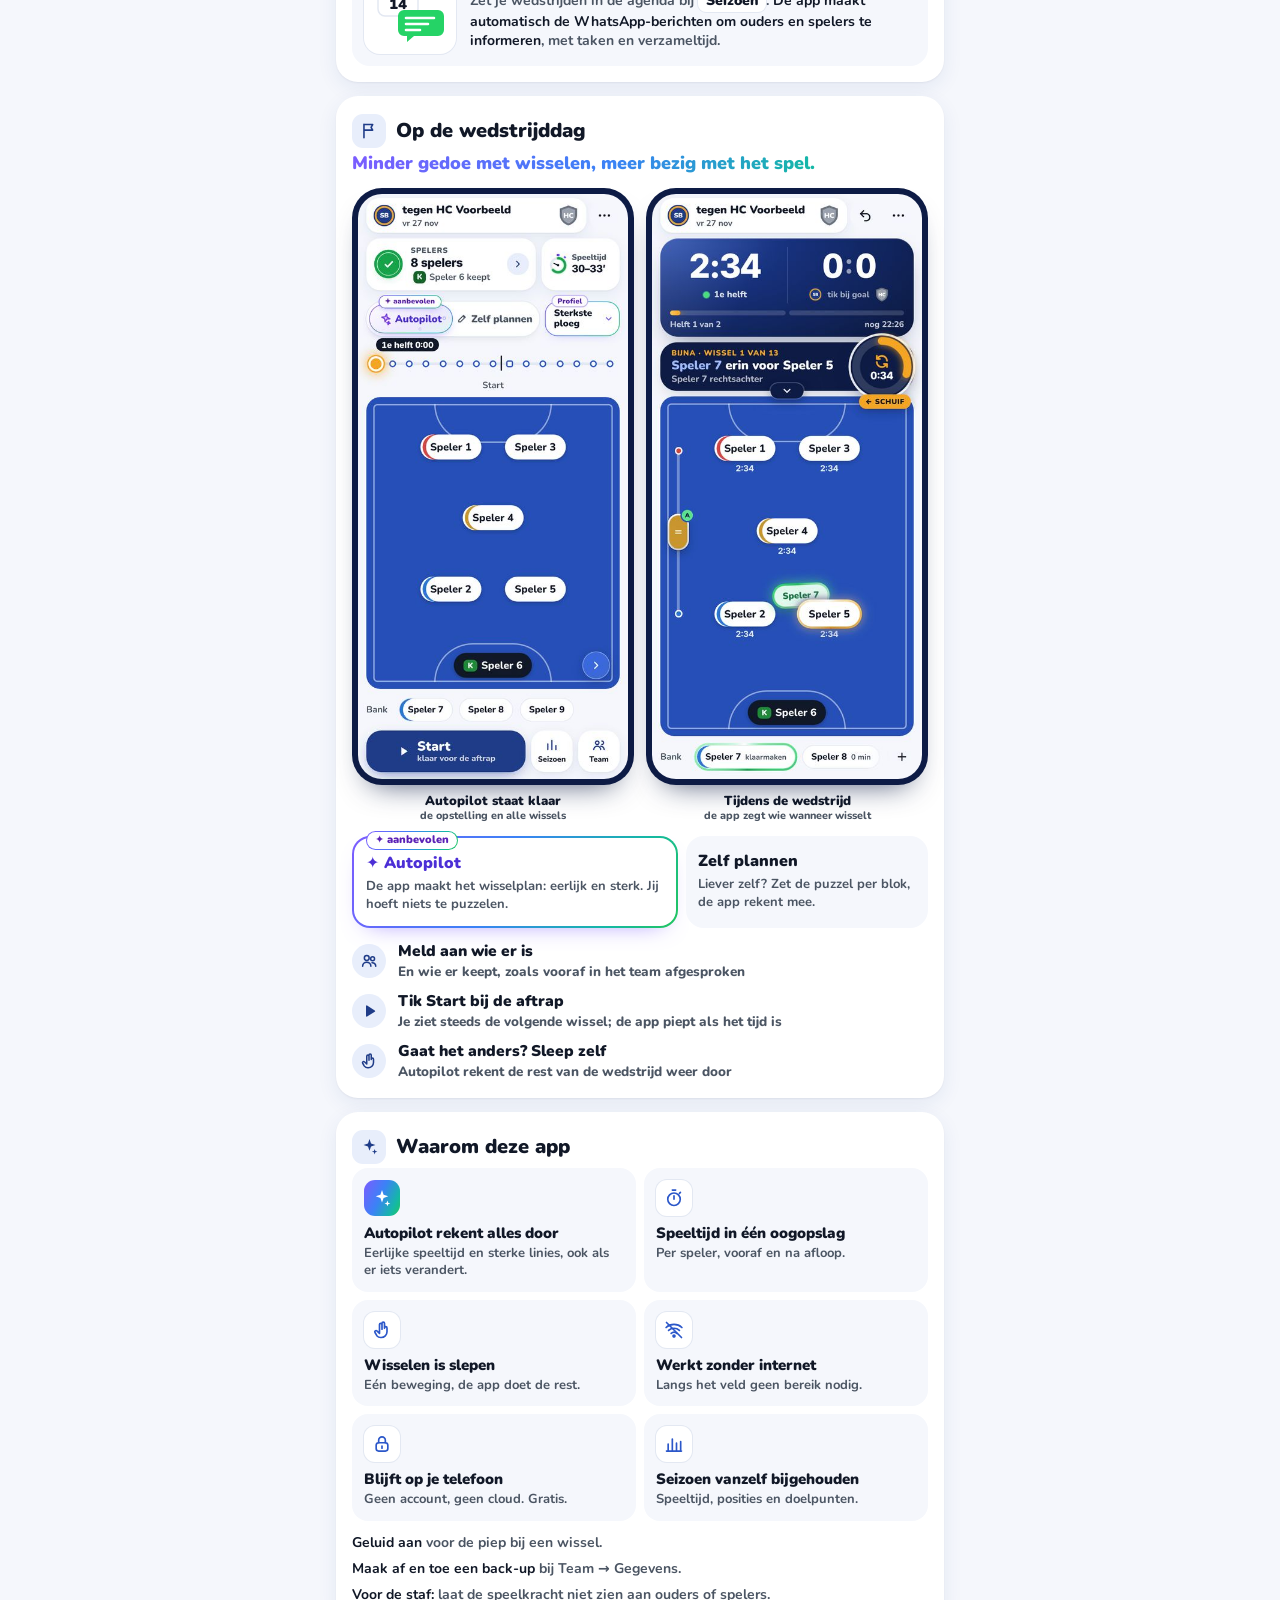
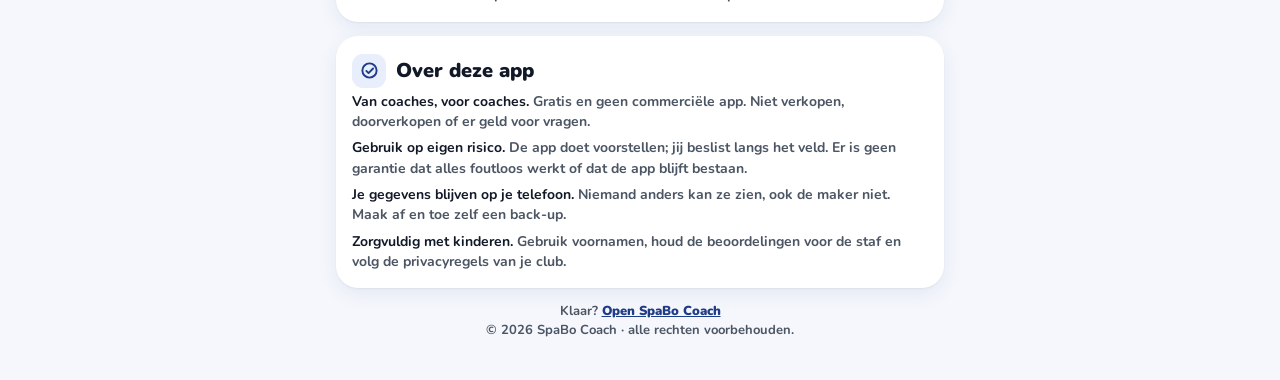
==== commit 66d96d36: "v0.32.0: over deze app, standaardnaam Mijn team - Goed om te weten bij de eerste start (eenmalig per" ====
--- a/installeren.html
+++ b/installeren.html
@@ -143,7 +143,7 @@
   </header>
 
   <nav aria-label="Naar">
-    <a href="#iphone">iPhone</a><a href="#android">Android</a><a href="#instellen">Eerste keer</a><a href="#wedstrijd">Wedstrijddag</a><a href="#waarom">Waarom deze app</a>
+    <a href="#iphone">iPhone</a><a href="#android">Android</a><a href="#instellen">Eerste keer</a><a href="#wedstrijd">Wedstrijddag</a><a href="#waarom">Waarom deze app</a><a href="#over">Over</a>
   </nav>
 
   <section id="iphone">
@@ -252,7 +252,17 @@
     </ul>
   </section>
 
-  <footer>Klaar? <a href="./">Open SpaBo Coach</a></footer>
+  <section id="over">
+    <h2><span class="badge"><svg><use href="#i-check" /></svg></span>Over deze app</h2>
+    <ul class="mini" style="margin-top:4px">
+      <li><b>Van coaches, voor coaches.</b> Gratis en geen commerciële app. Niet verkopen, doorverkopen of er geld voor vragen.</li>
+      <li><b>Gebruik op eigen risico.</b> De app doet voorstellen; jij beslist langs het veld. Er is geen garantie dat alles foutloos werkt of dat de app blijft bestaan.</li>
+      <li><b>Je gegevens blijven op je telefoon.</b> Niemand anders kan ze zien, ook de maker niet. Maak af en toe zelf een back-up.</li>
+      <li><b>Zorgvuldig met kinderen.</b> Gebruik voornamen, houd de beoordelingen voor de staf en volg de privacyregels van je club.</li>
+    </ul>
+  </section>
+
+  <footer>Klaar? <a href="./">Open SpaBo Coach</a><br />© 2026 SpaBo Coach · alle rechten voorbehouden.</footer>
 </main>
 </body>
 </html>
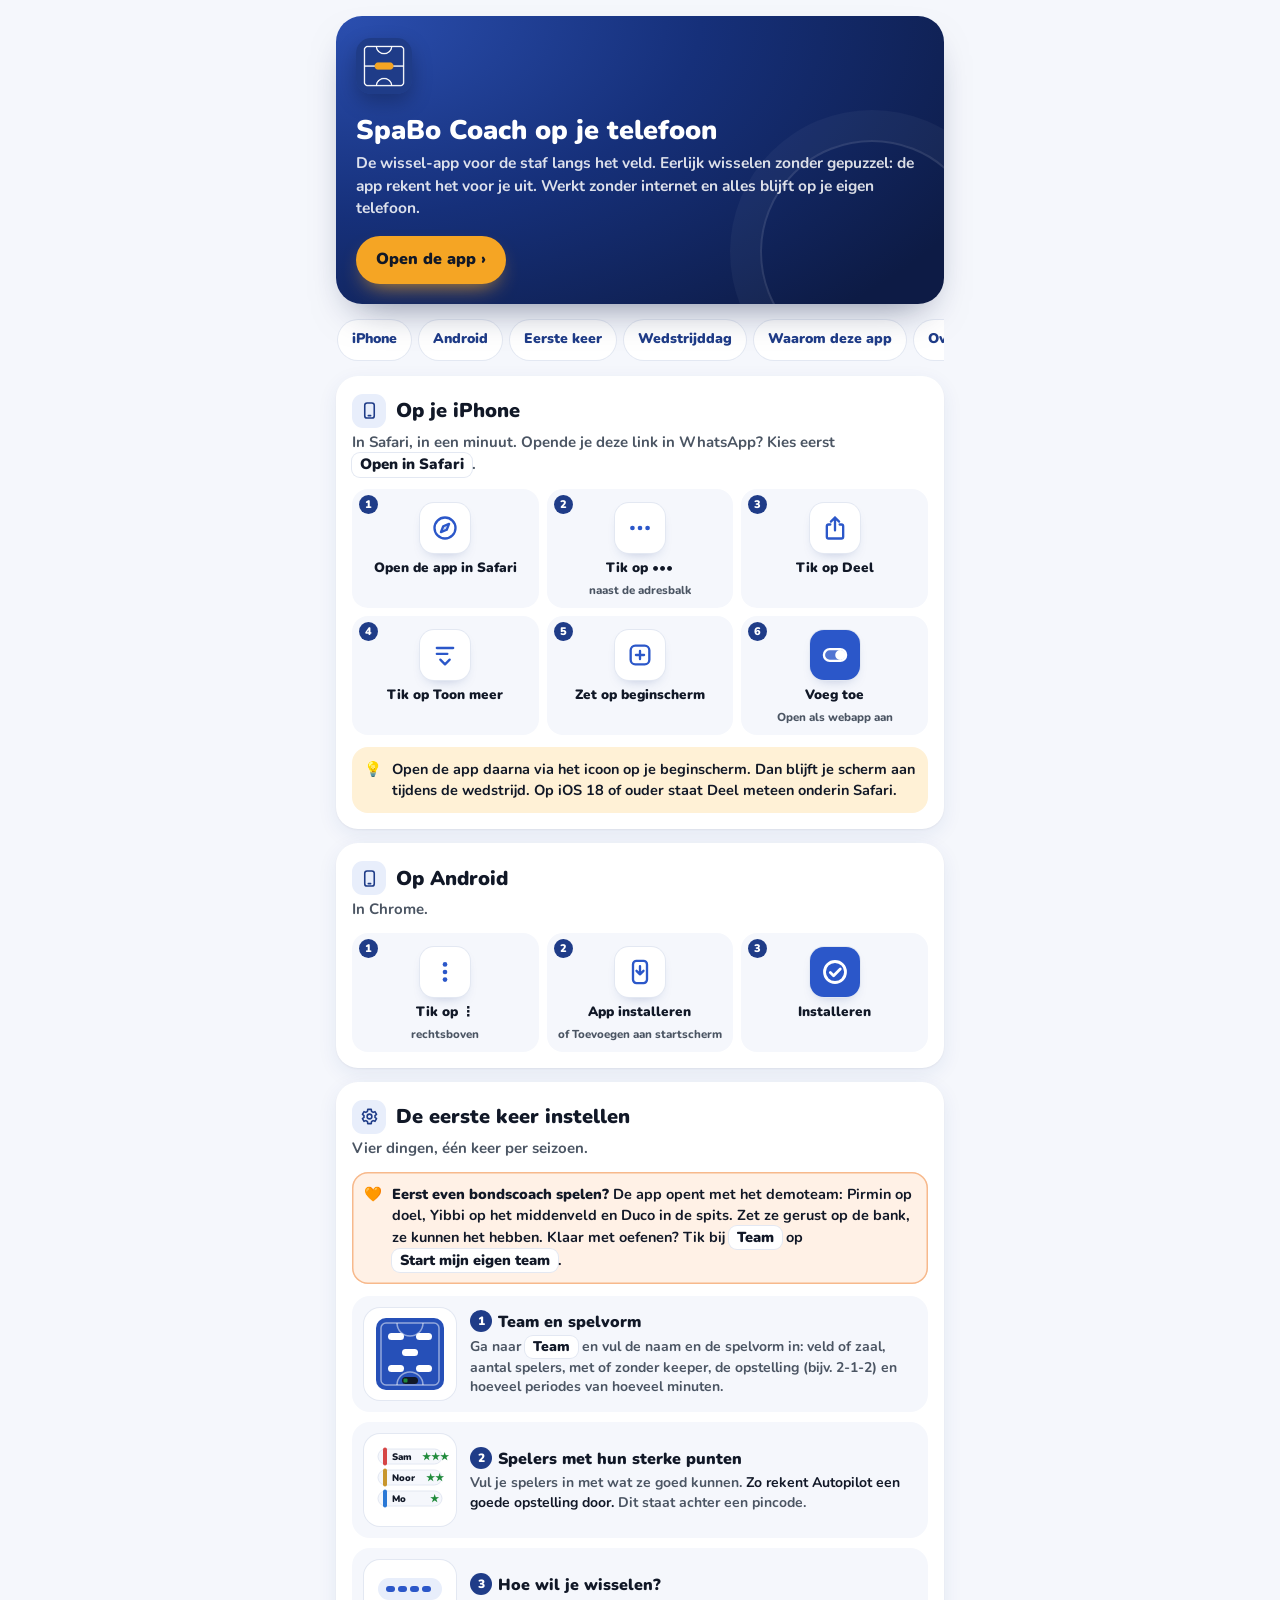
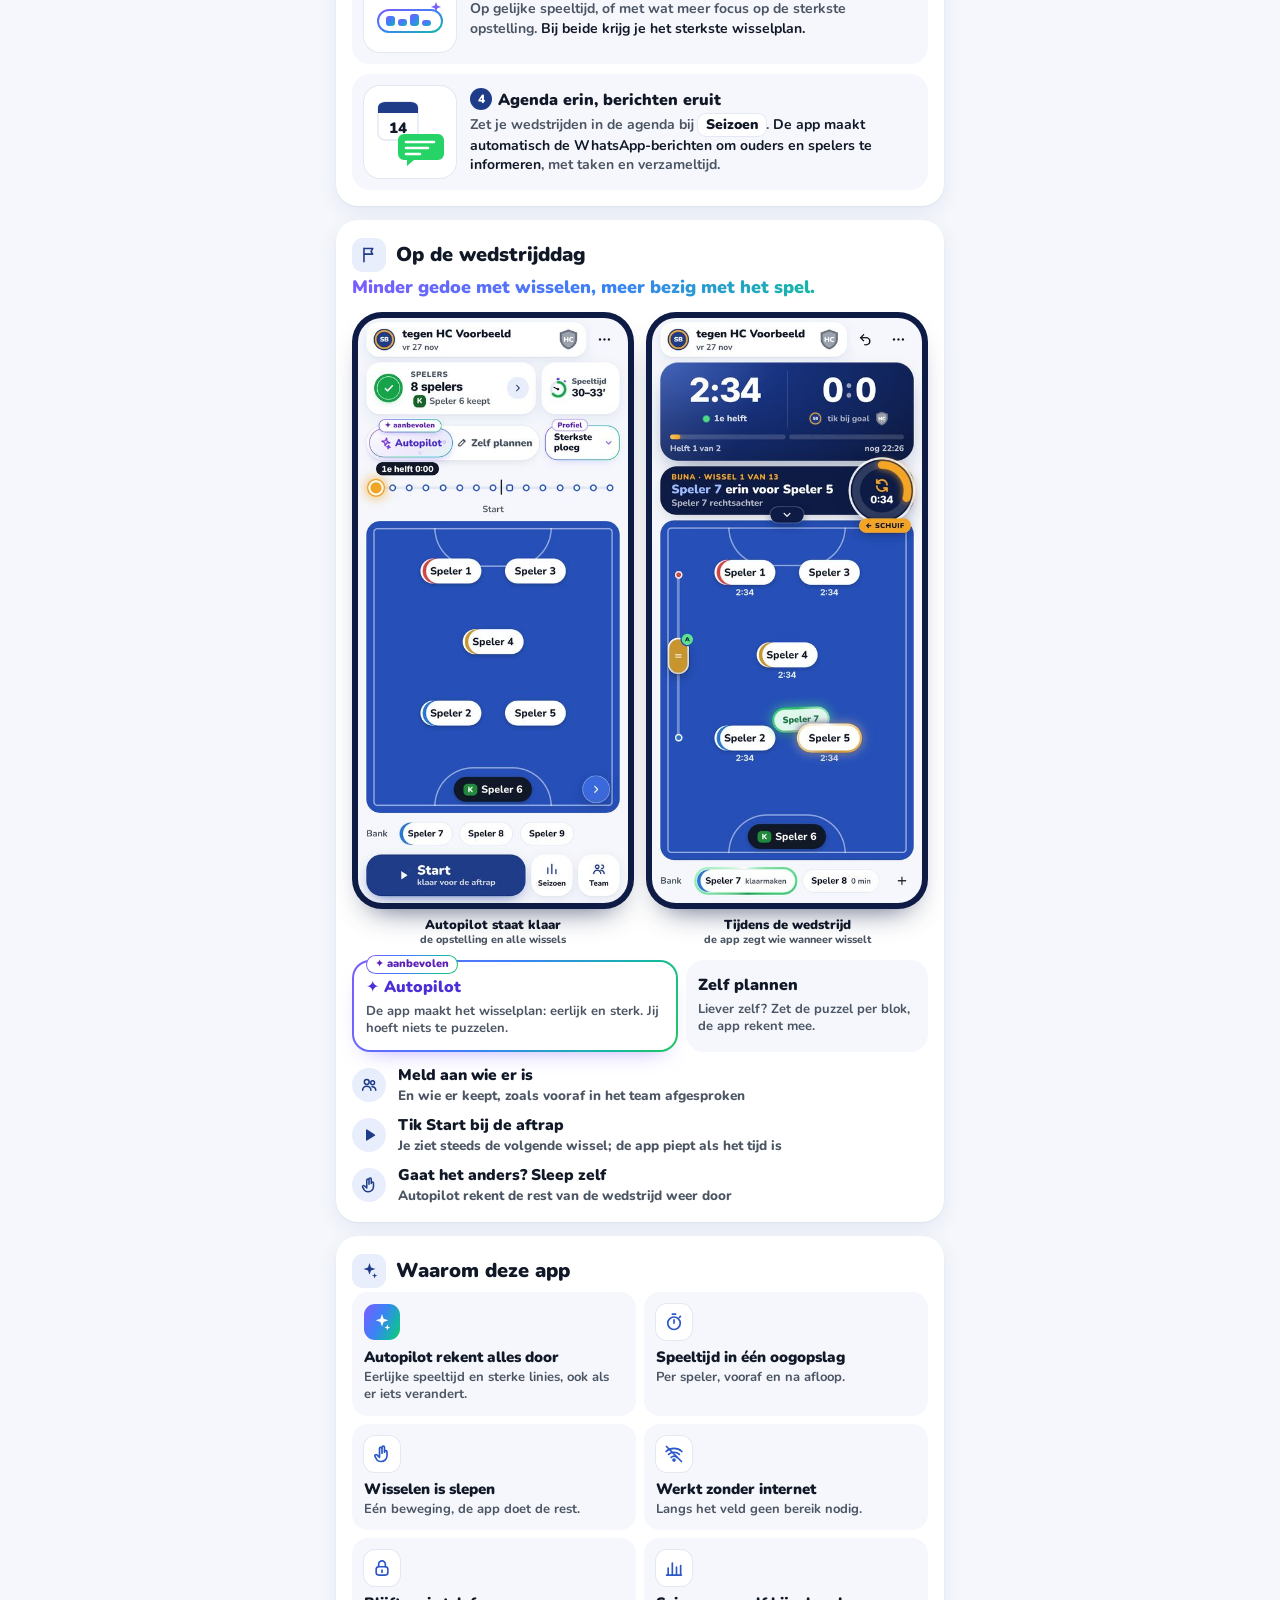
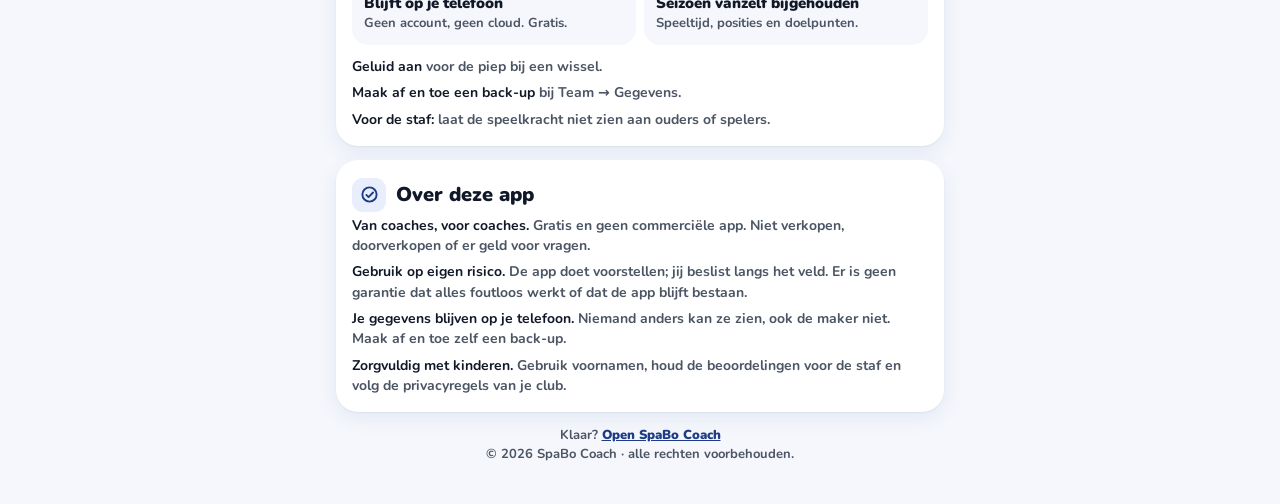
==== commit 86a2c485: "v0.33.0: demoteam Oranje om mee te oefenen, uitleg voor je eigen team Co-Authored-By: Claude Opus 5." ====
--- a/installeren.html
+++ b/installeren.html
@@ -45,6 +45,8 @@
     p { margin: 0 0 8px; color: var(--muted); }
     .key { display: inline-flex; align-items: center; gap: 4px; padding: 1px 8px; border-radius: 8px; background: #fff; box-shadow: 0 0 0 1px var(--line); font-weight: 900; white-space: nowrap; color: var(--ink); }
     .note { display: flex; gap: 10px; margin-top: 12px; padding: 12px; border-radius: 16px; background: var(--orange-tint); color: var(--ink); font-size: 14.5px; }
+    .note.demo { margin: 0 0 12px; background: #FFF1E6; box-shadow: inset 0 0 0 1.5px #F7B98C; }
+    .note b { font-weight: 900; }
     svg { display: block; }
 
     /* stappen als tegels met een pictogram */
@@ -173,6 +175,7 @@
   <section id="instellen">
     <h2><span class="badge"><svg><use href="#i-gear" /></svg></span>De eerste keer instellen</h2>
     <p class="lead">Vier dingen, één keer per seizoen.</p>
+    <div class="note demo"><span>🧡</span><span><b>Eerst even bondscoach spelen?</b> De app opent met het demoteam: Pirmin op doel, Yibbi op het middenveld en Duco in de spits. Zet ze gerust op de bank, ze kunnen het hebben. Klaar met oefenen? Tik bij <span class="key">Team</span> op <span class="key">Start mijn eigen team</span>.</span></div>
     <div class="cards">
       <div class="card">
         <span class="art"><svg width="80" height="80" viewBox="0 0 80 80" aria-hidden="true">
